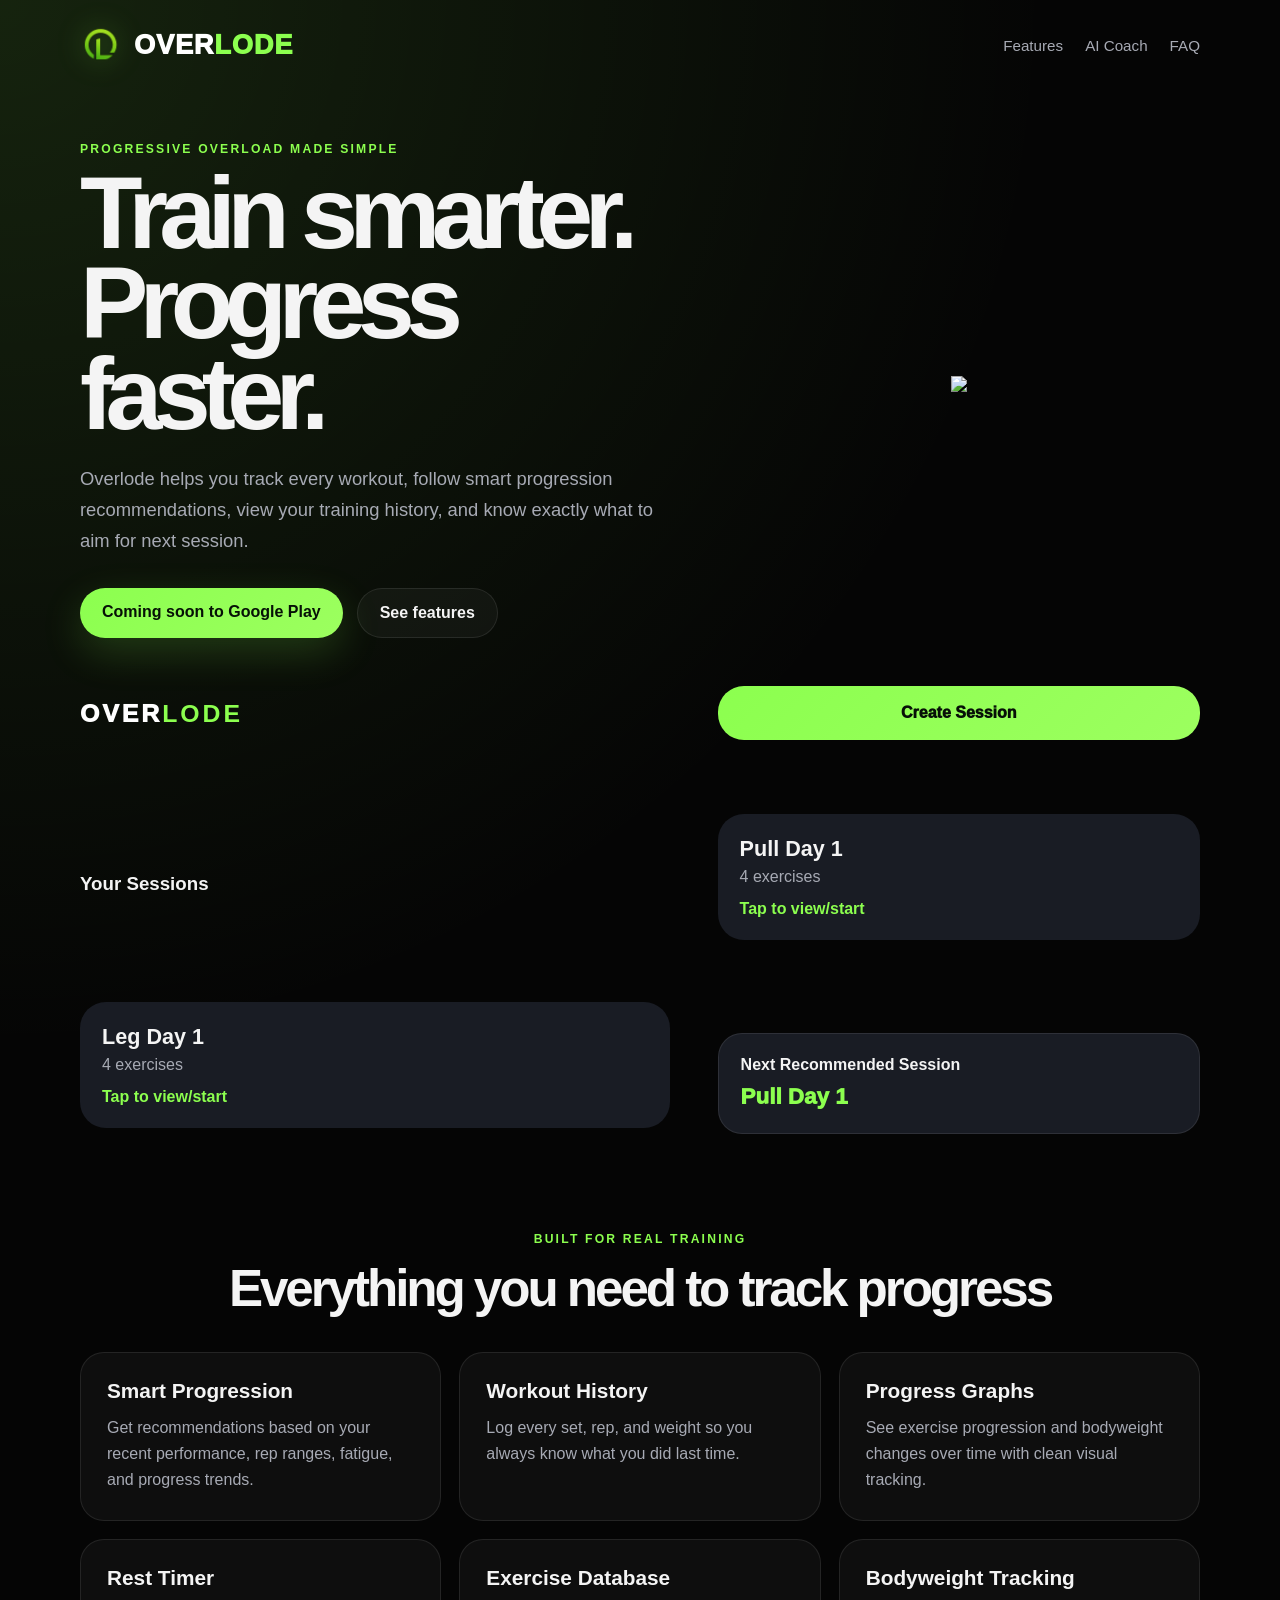
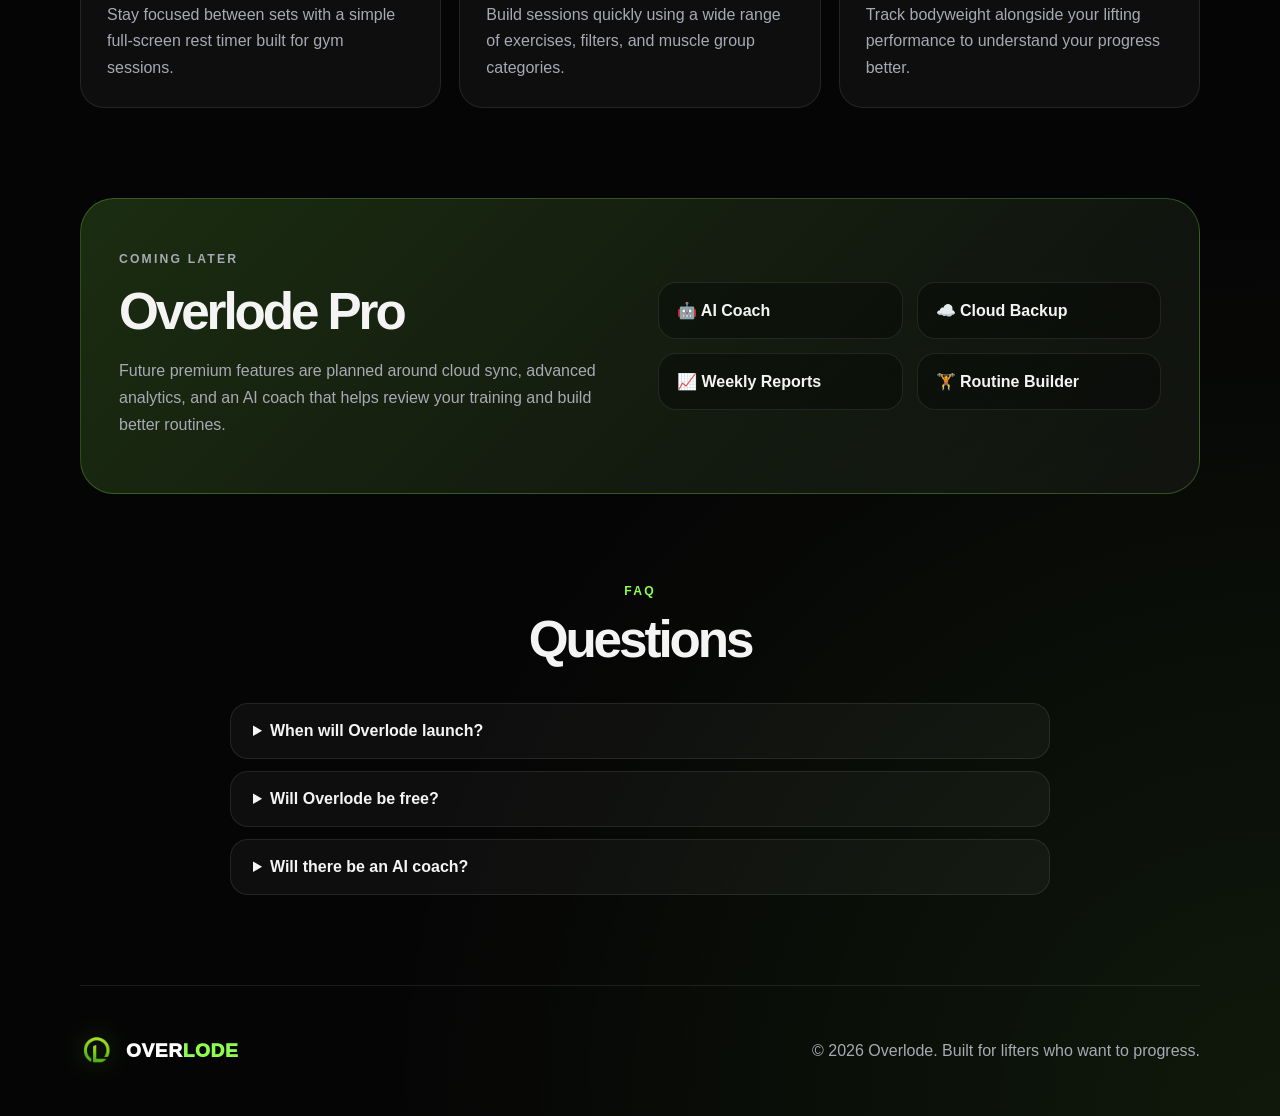
==== index.html @ 357fb146 "Update phone card with home screen mockup image" ====
<!DOCTYPE html>
<html lang="en">
<head>
  <meta charset="UTF-8" />
  <meta name="viewport" content="width=device-width, initial-scale=1.0" />
  <title>Overlode | Progressive Overload Workout Tracker</title>
  <meta name="description" content="Overlode is a progressive overload workout tracker for lifters who want smarter training, better progress tracking, and future AI coaching." />
  <link rel="stylesheet" href="style.css" />
</head>

<body>
  <header class="nav">
    <a href="#" class="brand">
      <img src="overlode-logo.png" alt="Overlode Logo" class="brand-logo">
      <div class="brand-text">
        OVER<span>LODE</span>
      </div>
    </a>

    <nav>
      <a href="#features">Features</a>
      <a href="#pro">AI Coach</a>
      <a href="#faq">FAQ</a>
    </nav>
  </header>

  <main>
    <section class="hero">
      <div class="hero-text">
        <p class="eyebrow">Progressive overload made simple</p>

        <h1>Train smarter.<br />Progress faster.</h1>

        <p class="subtext">
          Overlode helps you track every workout, follow smart progression recommendations,
          view your training history, and know exactly what to aim for next session.
        </p>

        <div class="buttons">
          <a class="primary" href="#">Coming soon to Google Play</a>
          <a class="secondary" href="#features">See features</a>
        </div>
      </div>

      <div class="phone-card">
    <img src="home-screen-mockup.png" class="app-screenshot">
</div>

          <div class="app-title">
            <span>OVER</span><strong>LODE</strong>
          </div>

          <div class="create-button">Create Session</div>

          <h3>Your Sessions</h3>

          <div class="session-card">
            <strong>Pull Day 1</strong>
            <span>4 exercises</span>
            <p>Tap to view/start</p>
          </div>

          <div class="session-card">
            <strong>Leg Day 1</strong>
            <span>4 exercises</span>
            <p>Tap to view/start</p>
          </div>

          <div class="recommendation">
            <small>Next Recommended Session</small>
            <p>Pull Day 1</p>
          </div>
        </div>
      </div>
    </section>

    <section id="features" class="section">
      <p class="eyebrow center">Built for real training</p>
      <h2>Everything you need to track progress</h2>

      <div class="grid">
        <article class="card">
          <h3>Smart Progression</h3>
          <p>Get recommendations based on your recent performance, rep ranges, fatigue, and progress trends.</p>
        </article>

        <article class="card">
          <h3>Workout History</h3>
          <p>Log every set, rep, and weight so you always know what you did last time.</p>
        </article>

        <article class="card">
          <h3>Progress Graphs</h3>
          <p>See exercise progression and bodyweight changes over time with clean visual tracking.</p>
        </article>

        <article class="card">
          <h3>Rest Timer</h3>
          <p>Stay focused between sets with a simple full-screen rest timer built for gym sessions.</p>
        </article>

        <article class="card">
          <h3>Exercise Database</h3>
          <p>Build sessions quickly using a wide range of exercises, filters, and muscle group categories.</p>
        </article>

        <article class="card">
          <h3>Bodyweight Tracking</h3>
          <p>Track bodyweight alongside your lifting performance to understand your progress better.</p>
        </article>
      </div>
    </section>

    <section id="pro" class="pro-section">
      <div>
        <p class="eyebrow">Coming later</p>
        <h2>Overlode Pro</h2>
        <p>
          Future premium features are planned around cloud sync, advanced analytics,
          and an AI coach that helps review your training and build better routines.
        </p>
      </div>

      <div class="pro-list">
        <span>🤖 AI Coach</span>
        <span>☁️ Cloud Backup</span>
        <span>📈 Weekly Reports</span>
        <span>🏋️ Routine Builder</span>
      </div>
    </section>

    <section id="faq" class="section faq">
      <p class="eyebrow center">FAQ</p>
      <h2>Questions</h2>

      <details>
        <summary>When will Overlode launch?</summary>
        <p>Overlode is currently preparing for release on Google Play.</p>
      </details>

      <details>
        <summary>Will Overlode be free?</summary>
        <p>The core workout tracking experience is planned to be free. Premium features may be added later.</p>
      </details>

      <details>
        <summary>Will there be an AI coach?</summary>
        <p>An AI coach is planned as a future premium feature after launch and user feedback.</p>
      </details>
    </section>
  </main>

  <footer>
    <div class="brand footer-brand">
      <img src="overlode-logo.png" alt="Overlode Logo" class="brand-logo">
      <div class="brand-text">
        OVER<span>LODE</span>
      </div>
    </div>

    <p>© 2026 Overlode. Built for lifters who want to progress.</p>
  </footer>
</body>
</html>
---- style.css ----
:root {
  --bg: #050505;
  --panel: #101010;
  --panel-2: #181b22;
  --text: #f4f4f4;
  --muted: #a7aab4;
  --green: #8cff4f;
  --green-dark: #55d92d;
  --border: rgba(255,255,255,0.09);
}

* {
  box-sizing: border-box;
}

html {
  scroll-behavior: smooth;
}

body {
  margin: 0;
  background:
    radial-gradient(circle at top left, rgba(140,255,79,0.12), transparent 35%),
    radial-gradient(circle at bottom right, rgba(140,255,79,0.08), transparent 30%),
    var(--bg);
  color: var(--text);
  font-family: Arial, Helvetica, sans-serif;
}

a {
  color: inherit;
  text-decoration: none;
}

.nav {
  width: min(1120px, calc(100% - 32px));
  margin: 0 auto;
  padding: 24px 0;
  display: flex;
  align-items: center;
  justify-content: space-between;
}

.brand {
  display: flex;
  align-items: center;
  gap: 12px;
}

.brand-logo {
  width: 42px;
  height: 42px;
  object-fit: contain;
  filter: drop-shadow(0 0 14px rgba(140,255,79,0.3));
}

.brand-text {
  font-size: 1.7rem;
  font-weight: 950;
  letter-spacing: 0.03em;
  color: white;
}

.brand-text span {
  color: var(--green);
}

.footer-brand .brand-logo {
  width: 34px;
  height: 34px;
}

.footer-brand .brand-text {
  font-size: 1.2rem;
}

.nav nav {
  display: flex;
  gap: 22px;
  color: var(--muted);
  font-size: 0.95rem;
}

.nav nav a:hover {
  color: var(--green);
}

.hero {
  width: min(1120px, calc(100% - 32px));
  margin: 40px auto 90px;
  display: grid;
  grid-template-columns: 1.1fr 0.9fr;
  gap: 48px;
  align-items: center;
}

.eyebrow {
  color: var(--green);
  text-transform: uppercase;
  font-weight: 900;
  letter-spacing: 0.18em;
  font-size: 0.76rem;
}

.center {
  text-align: center;
}

h1 {
  font-size: clamp(3.4rem, 8vw, 6.9rem);
  line-height: 0.88;
  letter-spacing: -0.085em;
  margin: 12px 0 24px;
}

h2 {
  text-align: center;
  font-size: clamp(2rem, 4vw, 3.4rem);
  letter-spacing: -0.06em;
  margin: 10px 0 34px;
}

.subtext {
  color: var(--muted);
  font-size: 1.15rem;
  line-height: 1.7;
  max-width: 620px;
}

.buttons {
  display: flex;
  gap: 14px;
  flex-wrap: wrap;
  margin-top: 32px;
}

.primary,
.secondary {
  padding: 15px 22px;
  border-radius: 999px;
  font-weight: 900;
}

.primary {
  background: linear-gradient(135deg, var(--green), #9cff5f);
  color: #061106;
  box-shadow: 0 14px 40px rgba(140,255,79,0.18);
}

.secondary {
  border: 1px solid var(--border);
  color: var(--text);
  background: rgba(255,255,255,0.04);
}

.phone-card {
  display: flex;
  justify-content: center;
}

.phone {
  width: min(390px, 100%);
  min-height: 680px;
  border: 1px solid var(--border);
  border-radius: 42px;
  background: #111319;
  padding: 26px;
  box-shadow: 0 30px 100px rgba(140,255,79,0.16);
  overflow: hidden;
}

.phone-top {
  width: 82px;
  height: 6px;
  border-radius: 999px;
  background: #30333d;
  margin: 0 auto 28px;
}

.app-title {
  font-size: 1.55rem;
  font-weight: 950;
  letter-spacing: 0.12em;
  margin-bottom: 24px;
}

.app-title span {
  color: white;
}

.app-title strong {
  color: var(--green);
}

.create-button {
  width: 100%;
  background: linear-gradient(135deg, var(--green), #9cff5f);
  color: #071007;
  text-align: center;
  font-weight: 950;
  padding: 18px 20px;
  border-radius: 26px;
  margin-bottom: 26px;
  font-size: 1rem;
}

.phone h3 {
  font-size: 1.75rem;
  margin: 0 0 18px;
}

.session-card {
  background: #191c24;
  border-radius: 26px;
  padding: 22px;
  margin-bottom: 14px;
}

.session-card strong {
  display: block;
  font-size: 1.35rem;
  margin-bottom: 6px;
}

.session-card span {
  color: var(--muted);
}

.session-card p {
  color: var(--green);
  font-weight: 900;
  margin: 14px 0 0;
}

.recommendation {
  margin-top: 22px;
  padding: 22px;
  border-radius: 24px;
  background: #191c24;
  border: 1px solid var(--border);
}

.recommendation small {
  display: block;
  color: var(--text);
  font-weight: 900;
  font-size: 1rem;
  margin-bottom: 8px;
}

.recommendation p {
  color: var(--green);
  font-weight: 950;
  font-size: 1.4rem;
  margin: 0;
  line-height: 1.3;
}

.section {
  width: min(1120px, calc(100% - 32px));
  margin: 0 auto 90px;
}

.grid {
  display: grid;
  grid-template-columns: repeat(3, 1fr);
  gap: 18px;
}

.card {
  background: rgba(255,255,255,0.04);
  border: 1px solid var(--border);
  border-radius: 24px;
  padding: 26px;
}

.card h3 {
  font-size: 1.3rem;
  margin: 0 0 12px;
}

.card p {
  color: var(--muted);
  line-height: 1.65;
  margin: 0;
}

.pro-section {
  width: min(1120px, calc(100% - 32px));
  margin: 0 auto 90px;
  display: grid;
  grid-template-columns: 1fr 1fr;
  gap: 36px;
  background: linear-gradient(135deg, rgba(140,255,79,0.16), rgba(255,255,255,0.04));
  border: 1px solid rgba(140,255,79,0.25);
  border-radius: 34px;
  padding: 38px;
}

.pro-section h2 {
  text-align: left;
  margin-bottom: 16px;
}

.pro-section p {
  color: var(--muted);
  line-height: 1.7;
}

.pro-list {
  display: grid;
  grid-template-columns: 1fr 1fr;
  gap: 14px;
  align-content: center;
}

.pro-list span {
  background: rgba(0,0,0,0.3);
  border: 1px solid var(--border);
  border-radius: 18px;
  padding: 18px;
  font-weight: 900;
}

.faq {
  max-width: 820px;
}

details {
  background: rgba(255,255,255,0.04);
  border: 1px solid var(--border);
  border-radius: 18px;
  padding: 18px 22px;
  margin-bottom: 12px;
}

summary {
  cursor: pointer;
  font-weight: 900;
}

details p {
  color: var(--muted);
  line-height: 1.6;
}

footer {
  width: min(1120px, calc(100% - 32px));
  margin: 0 auto;
  padding: 40px 0;
  border-top: 1px solid var(--border);
  color: var(--muted);
  display: flex;
  justify-content: space-between;
  gap: 20px;
  flex-wrap: wrap;
}

@media (max-width: 820px) {
  .nav nav {
    display: none;
  }

  .hero,
  .pro-section {
    grid-template-columns: 1fr;
  }

  .grid {
    grid-template-columns: 1fr;
  }

  .phone {
    min-height: auto;
  }

  .pro-list {
    grid-template-columns: 1fr;
  }

  .brand-text {
    font-size: 1.35rem;
  }

  .brand-logo {
    width: 36px;
    height: 36px;
  }
}
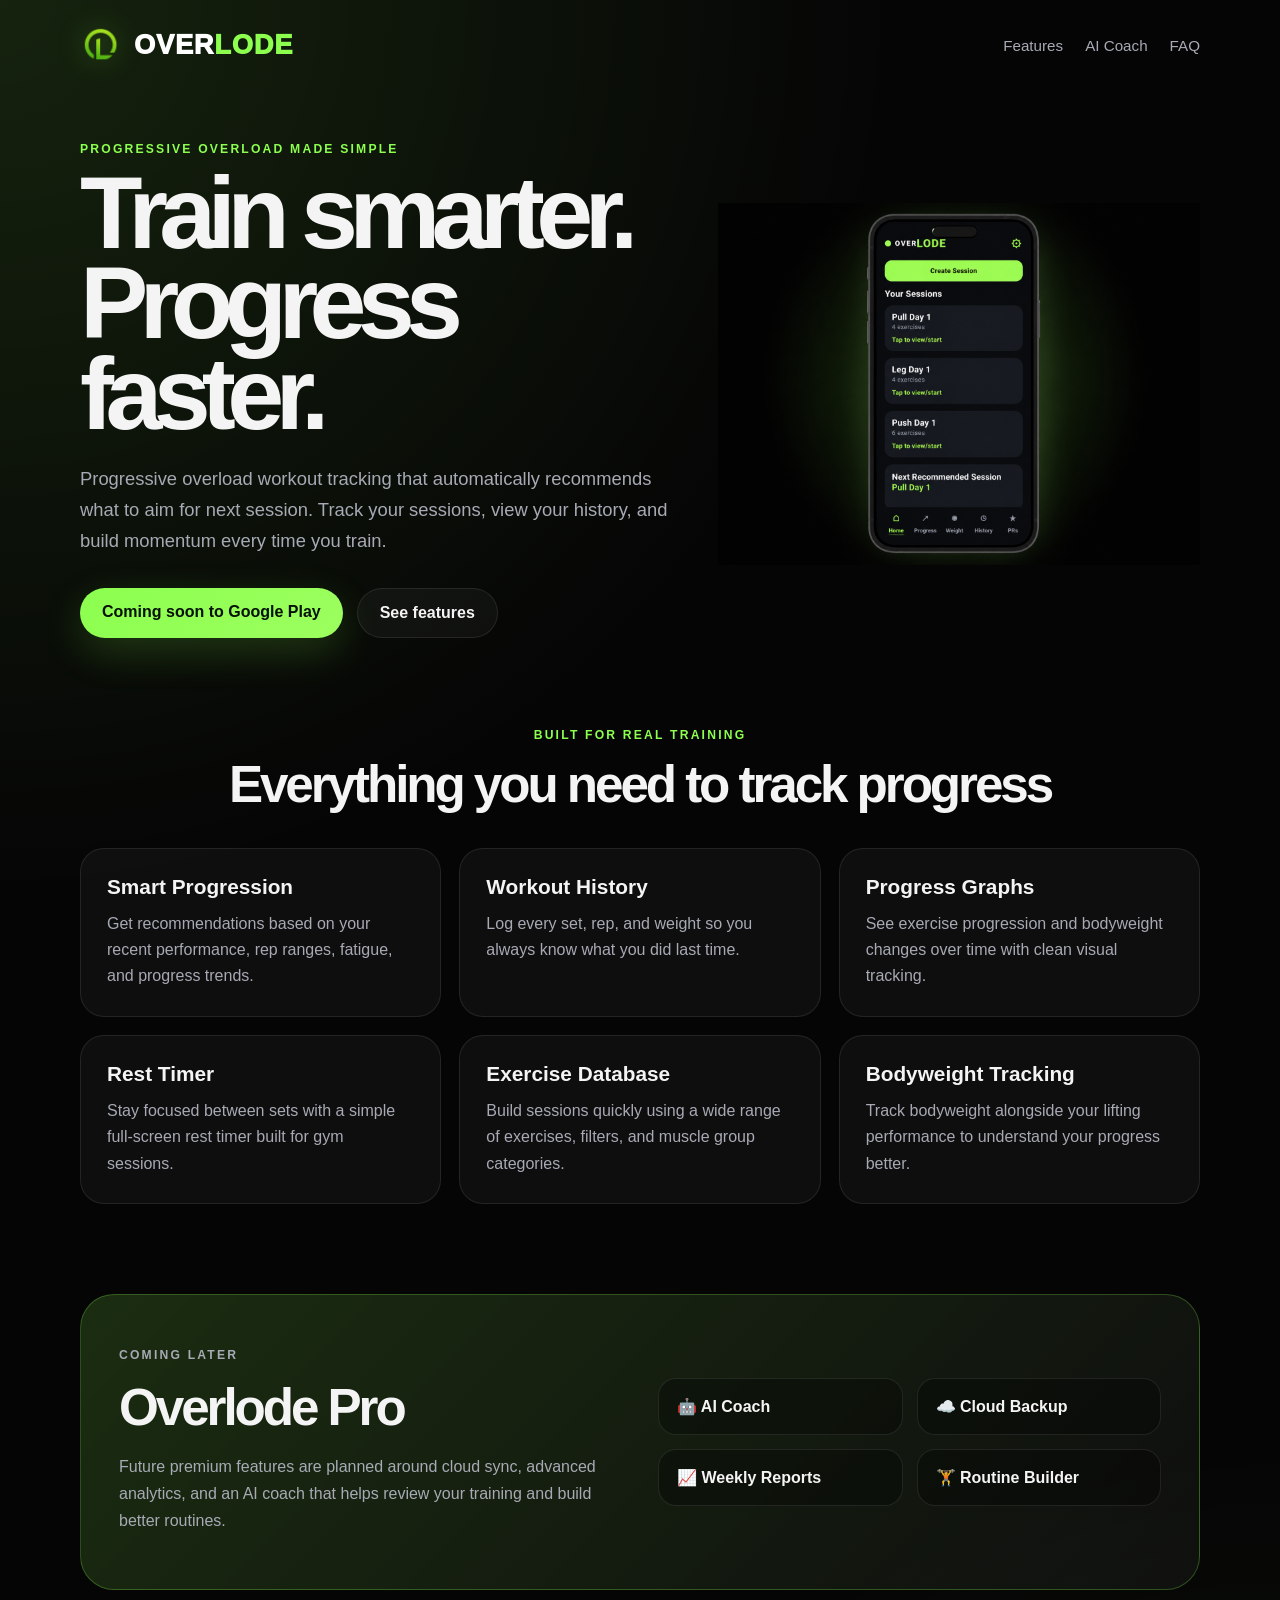
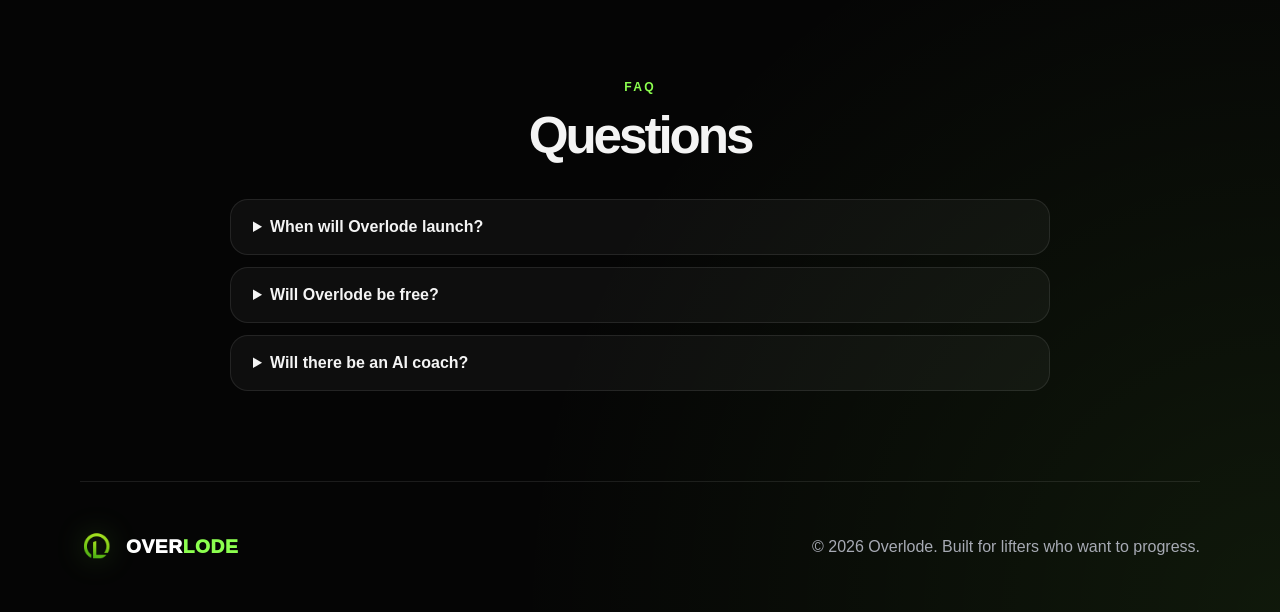
==== commit 276522d4: "Revise app description and clean up HTML structure Updated the description of the app and removed re" ====
--- a/index.html
+++ b/index.html
@@ -32,8 +32,8 @@
         <h1>Train smarter.<br />Progress faster.</h1>
 
         <p class="subtext">
-          Overlode helps you track every workout, follow smart progression recommendations,
-          view your training history, and know exactly what to aim for next session.
+          Progressive overload workout tracking that automatically recommends what to aim for next session.
+          Track your sessions, view your history, and build momentum every time you train.
         </p>
 
         <div class="buttons">
@@ -43,34 +43,7 @@
       </div>
 
       <div class="phone-card">
-    <img src="home-screen-mockup.png" class="app-screenshot">
-</div>
-
-          <div class="app-title">
-            <span>OVER</span><strong>LODE</strong>
-          </div>
-
-          <div class="create-button">Create Session</div>
-
-          <h3>Your Sessions</h3>
-
-          <div class="session-card">
-            <strong>Pull Day 1</strong>
-            <span>4 exercises</span>
-            <p>Tap to view/start</p>
-          </div>
-
-          <div class="session-card">
-            <strong>Leg Day 1</strong>
-            <span>4 exercises</span>
-            <p>Tap to view/start</p>
-          </div>
-
-          <div class="recommendation">
-            <small>Next Recommended Session</small>
-            <p>Pull Day 1</p>
-          </div>
-        </div>
+        <img src="home-screen-mockup.png" alt="Overlode app home screen mockup" class="app-screenshot">
       </div>
     </section>
 
--- a/style.css
+++ b/style.css
@@ -190,6 +190,12 @@
 
 .app-title strong {
   color: var(--green);
+}
+
+.app-screenshot {
+    width: 100%;
+    max-width: 520px;
+    display: block;
 }
 
 .create-button {
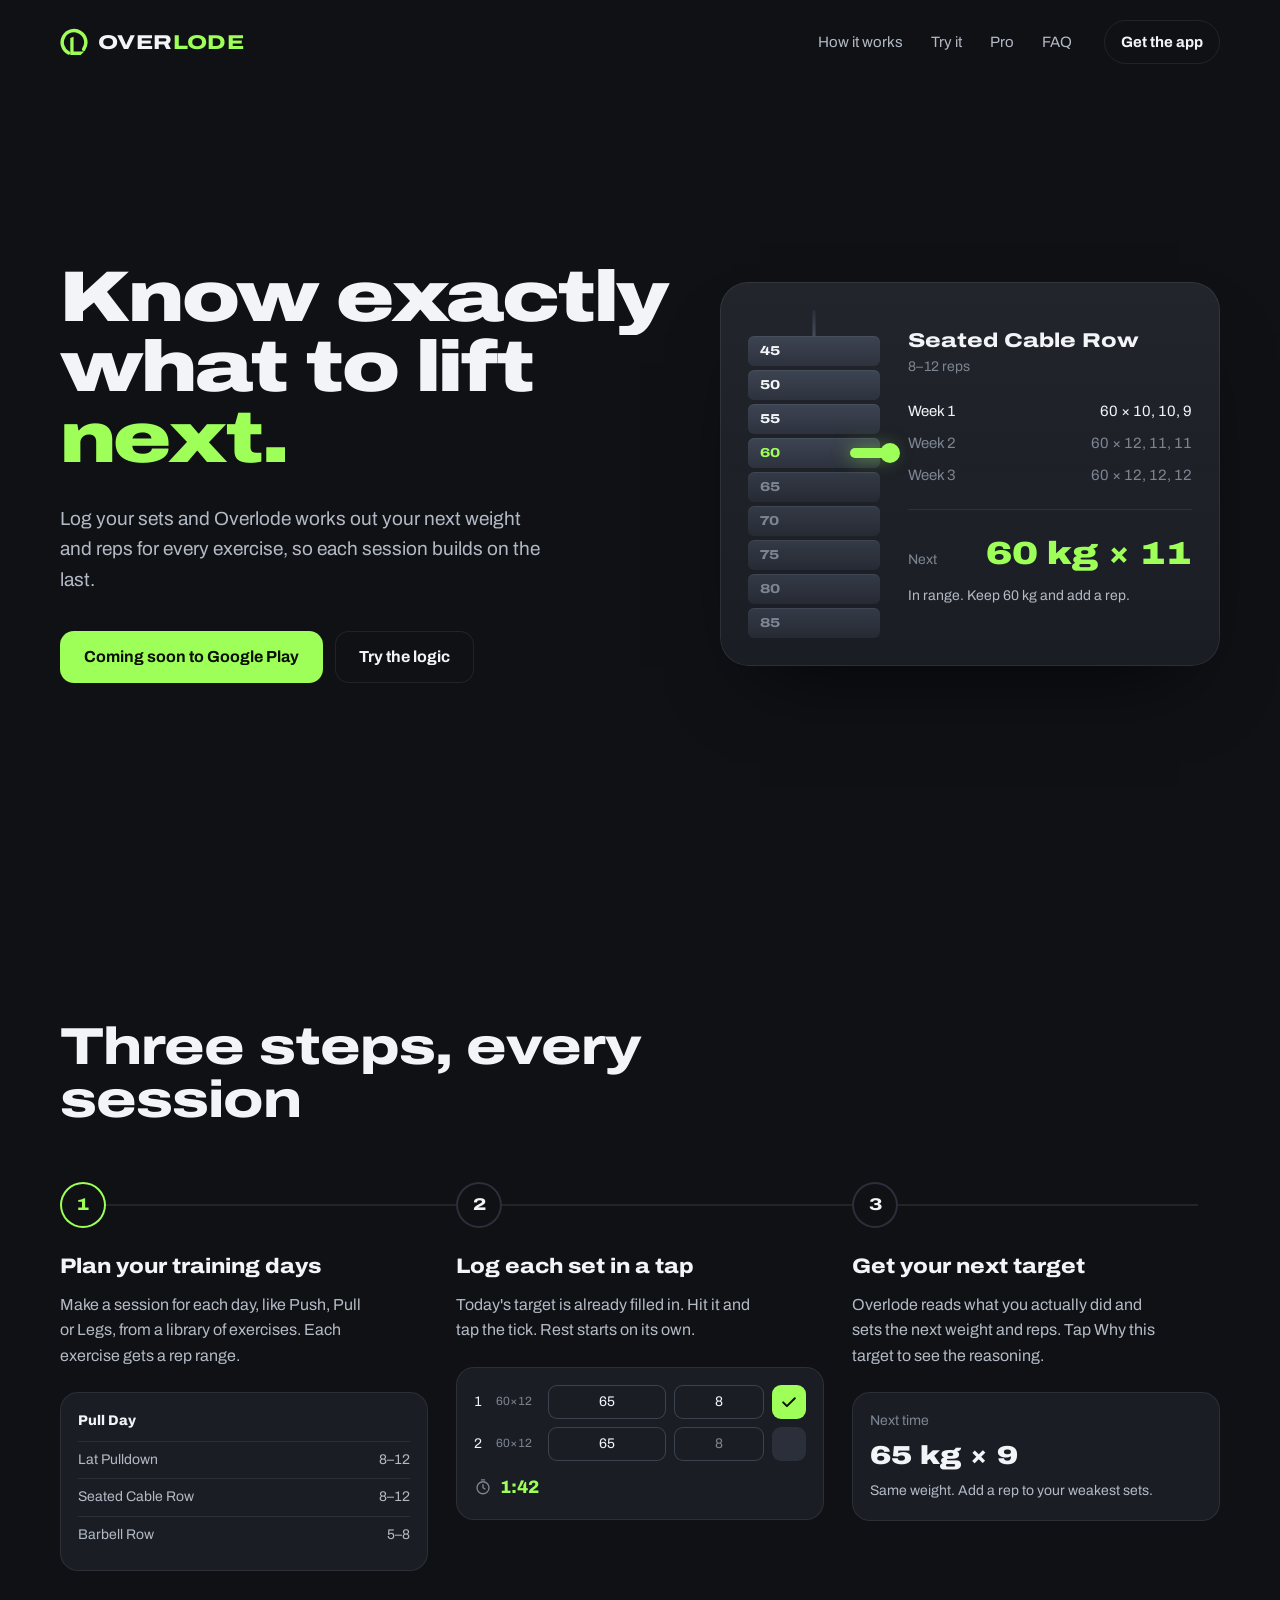
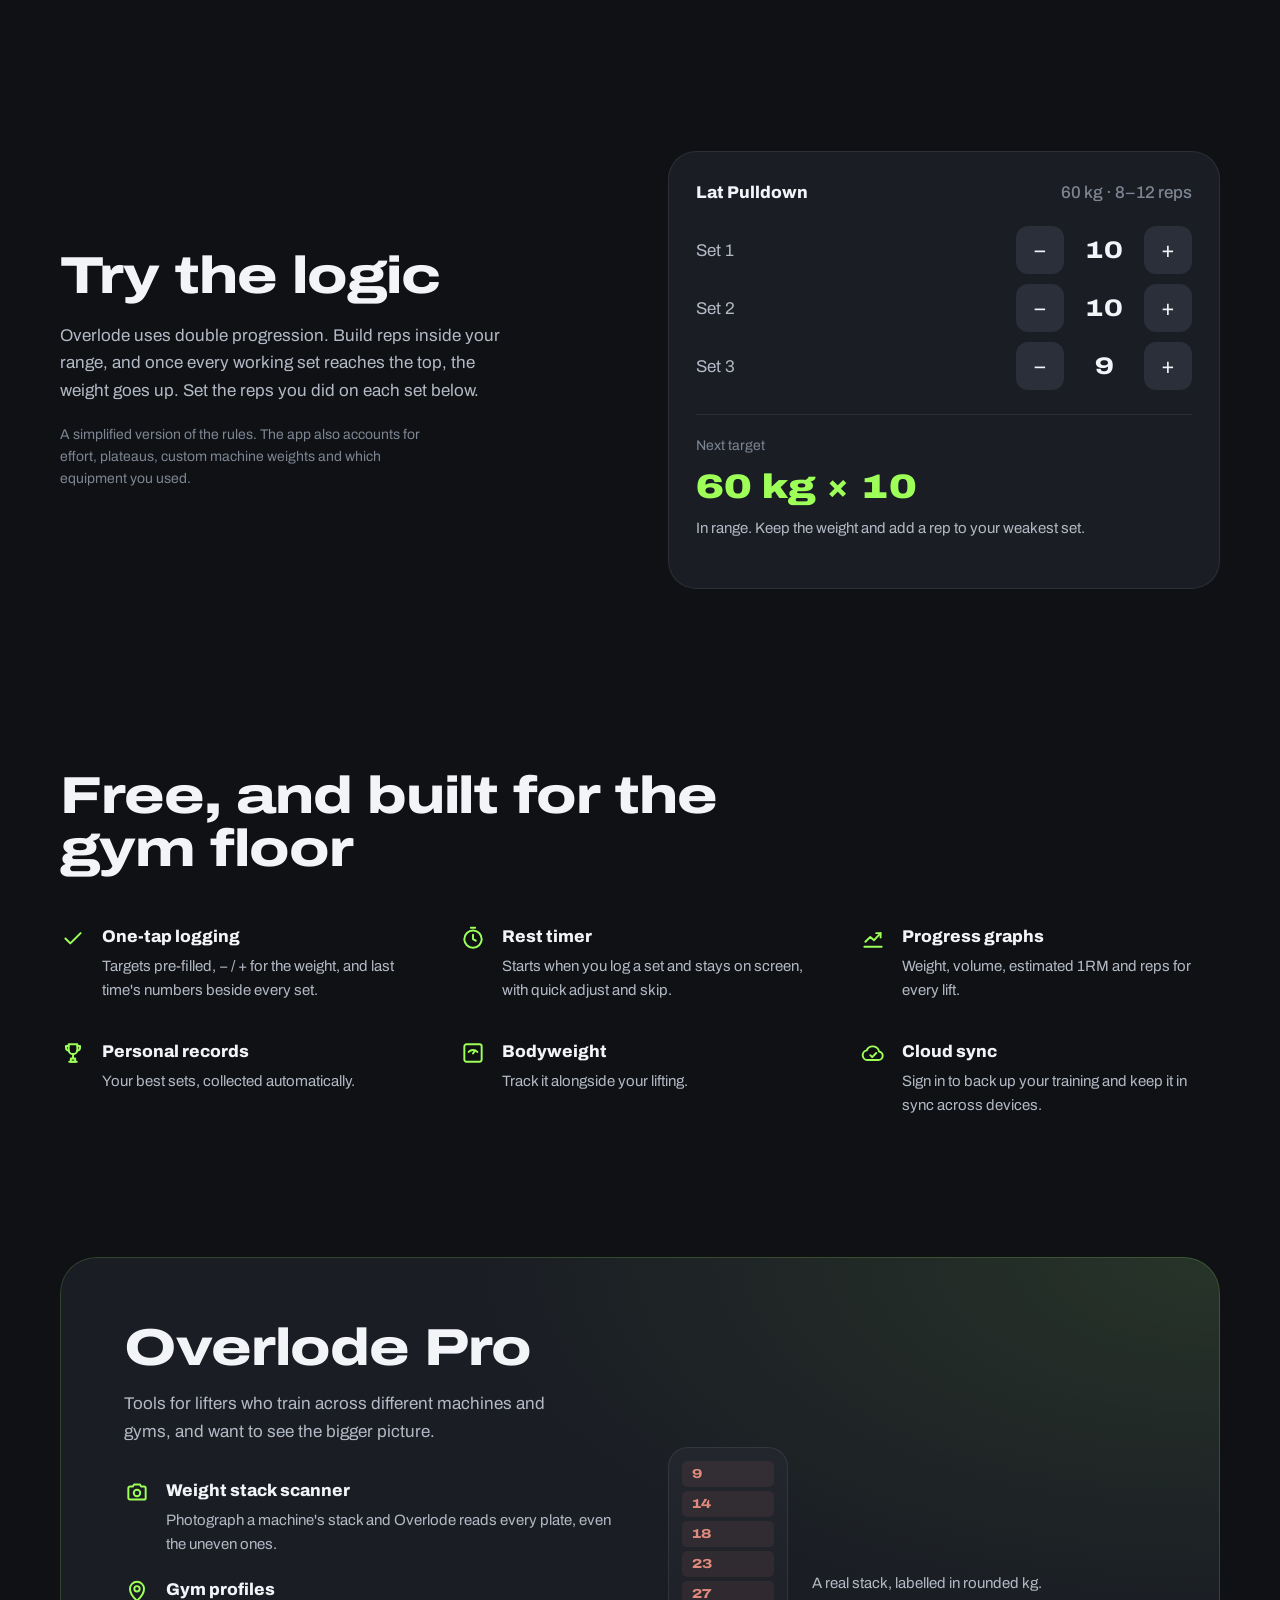
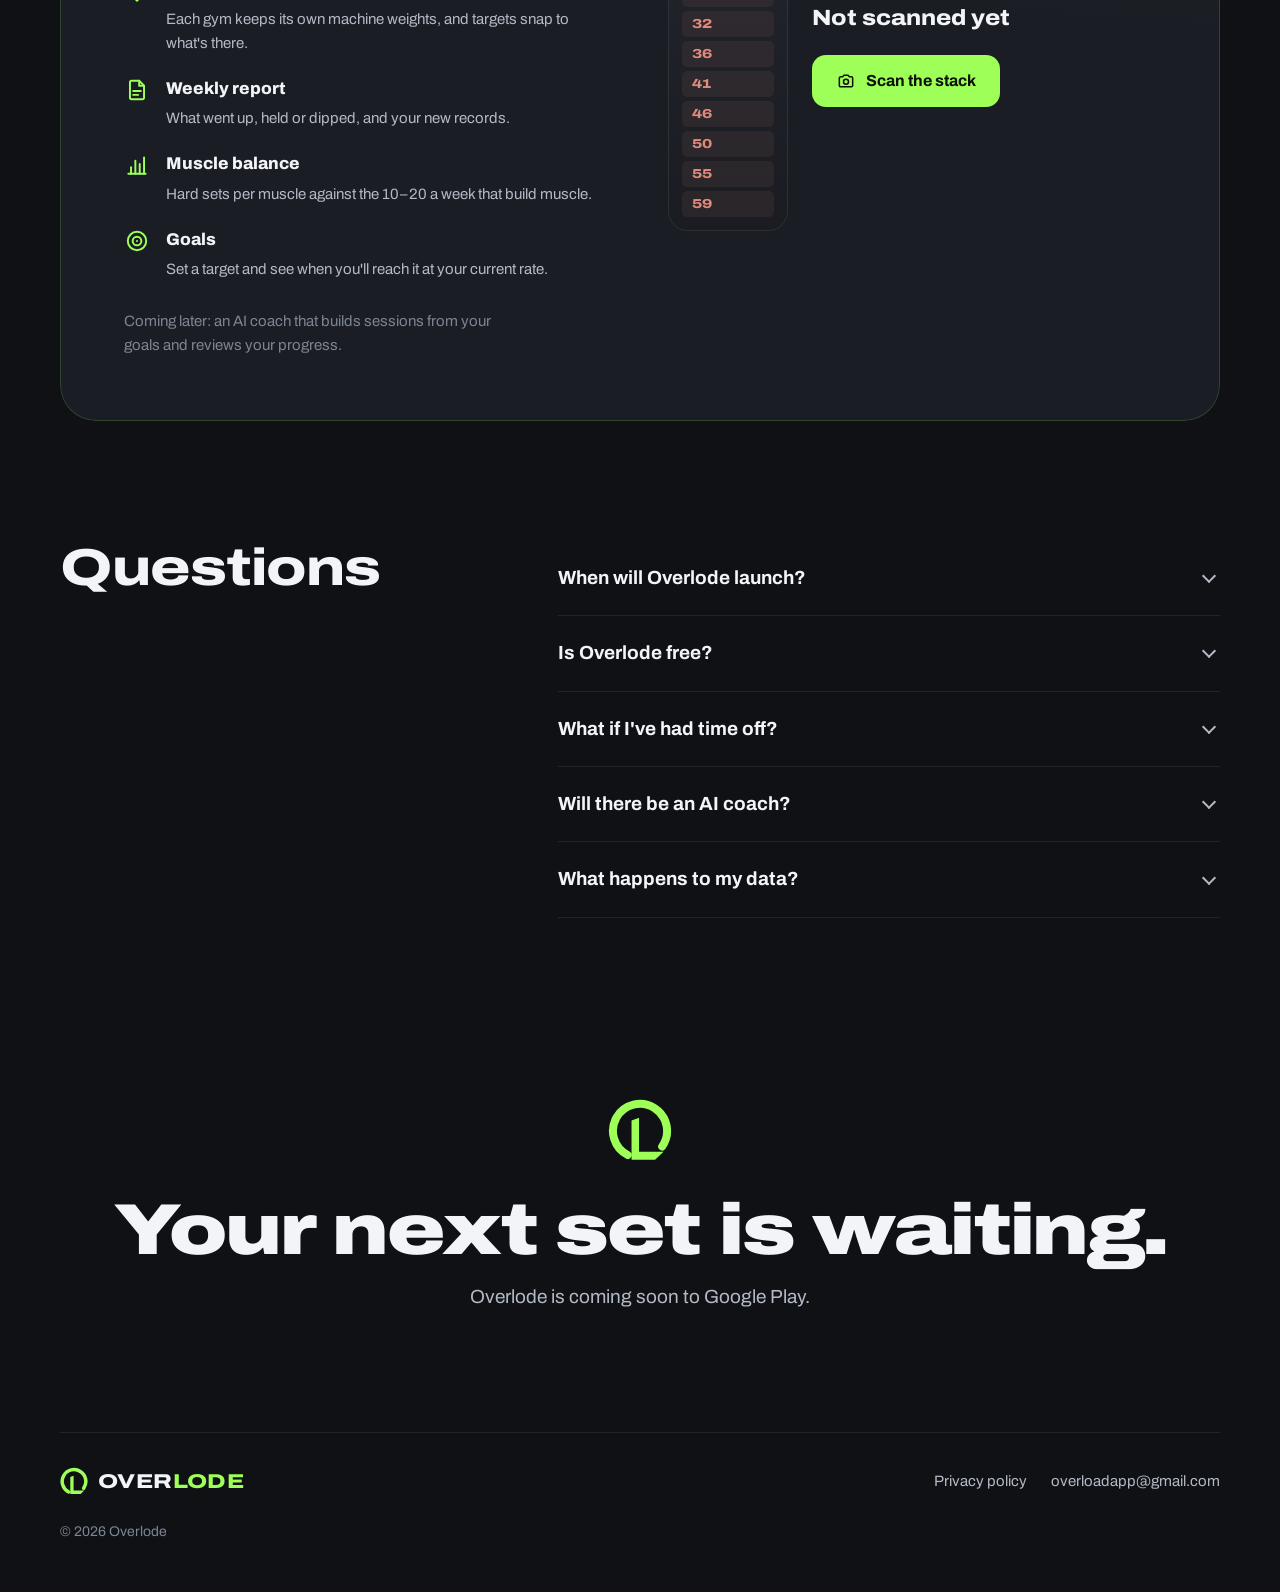
==== commit fa828322: "Redesign the website and update the privacy policy - New homepage in the app's own colours, set in A" ====
--- a/index.html
+++ b/index.html
@@ -3,135 +3,278 @@
 <head>
   <meta charset="UTF-8" />
   <meta name="viewport" content="width=device-width, initial-scale=1.0" />
-  <title>Overlode | Progressive Overload Workout Tracker</title>
-  <meta name="description" content="Overlode is a progressive overload workout tracker for lifters who want smarter training, better progress tracking, and future AI coaching." />
+  <title>Overlode | Progressive overload workout tracker</title>
+  <meta name="description" content="Overlode tells you what to lift next. Log your sets and it works out your next weight and reps for every exercise. Free workout tracking and cloud sync, with Overlode Pro for extra tools." />
+  <meta name="theme-color" content="#0F1115" />
+  <link rel="icon" href="overlode-logo.png" />
+  <link rel="preconnect" href="https://fonts.googleapis.com" />
+  <link rel="preconnect" href="https://fonts.gstatic.com" crossorigin />
+  <link href="https://fonts.googleapis.com/css2?family=Archivo:wdth,wght@62..125,400..900&display=swap" rel="stylesheet" />
   <link rel="stylesheet" href="style.css" />
+  <script src="script.js" defer></script>
 </head>
 
 <body>
-  <header class="nav">
-    <a href="#" class="brand">
-      <img src="overlode-logo.png" alt="Overlode Logo" class="brand-logo">
-      <div class="brand-text">
-        OVER<span>LODE</span>
-      </div>
+  <!-- Icons: the same line set as the app -->
+  <svg width="0" height="0" style="position:absolute" aria-hidden="true">
+    <defs>
+      <symbol id="mark" viewBox="0 0 136 136">
+        <path d="M115.1 103A57.5 57.5 0 1 0 41.9 121.2" fill="none" stroke="currentColor" stroke-width="17" />
+        <path d="M50 48L66 42V114H118L100 131H50Z" fill="currentColor" />
+      </symbol>
+      <symbol id="i-check" viewBox="0 0 24 24"><path d="M5 12.5l4.5 4.5L19 7.5" /></symbol>
+      <symbol id="i-timer" viewBox="0 0 24 24"><path d="M12 21a8 8 0 1 0 0-16 8 8 0 0 0 0 16z" /><path d="M12 9v4l2.5 1.5" /><path d="M10 2.5h4" /></symbol>
+      <symbol id="i-progress" viewBox="0 0 24 24"><path d="M4 20h16" /><path d="M5 15.5l4.5-4.5 3.5 3L19 7.5" /><path d="M15 7.5h4v4" /></symbol>
+      <symbol id="i-history" viewBox="0 0 24 24"><path d="M4.6 13A7.5 7.5 0 1 0 6.3 7" /><path d="M4.5 4.5V8H8" /><path d="M12 8.5V12l2.5 2" /></symbol>
+      <symbol id="i-trophy" viewBox="0 0 24 24"><path d="M8 4h8v5a4 4 0 0 1-8 0V4z" /><path d="M16 5.5h2.5V7a3 3 0 0 1-2.8 3" /><path d="M8 5.5H5.5V7a3 3 0 0 0 2.8 3" /><path d="M12 13v4" /><path d="M8.5 20h7" /><path d="M10 17h4v3h-4z" /></symbol>
+      <symbol id="i-scale" viewBox="0 0 24 24"><path d="M6 4h12a2 2 0 0 1 2 2v12a2 2 0 0 1-2 2H6a2 2 0 0 1-2-2V6a2 2 0 0 1 2-2z" /><path d="M8 11a5.5 5.5 0 0 1 8 0" /><path d="M12 12.5l1.8-2.6" /></symbol>
+      <symbol id="i-cloud" viewBox="0 0 24 24"><path d="M7.5 18.5h9.5a4 4 0 0 0 .6-7.95A6 6 0 0 0 6.2 9.6 4.5 4.5 0 0 0 7.5 18.5z" /><path d="M9.5 14l1.8 1.8L15 12" /></symbol>
+      <symbol id="i-dumbbell" viewBox="0 0 24 24"><path d="M6.5 7v10" /><path d="M17.5 7v10" /><path d="M3.5 9.5v5" /><path d="M20.5 9.5v5" /><path d="M6.5 12h11" /></symbol>
+      <symbol id="i-camera" viewBox="0 0 24 24"><path d="M4 8.5A1.5 1.5 0 0 1 5.5 7H8l1.5-2h5L16 7h2.5A1.5 1.5 0 0 1 20 8.5v9a1.5 1.5 0 0 1-1.5 1.5h-13A1.5 1.5 0 0 1 4 17.5z" /><path d="M12 16a3 3 0 1 0 0-6 3 3 0 0 0 0 6z" /></symbol>
+      <symbol id="i-pin" viewBox="0 0 24 24"><path d="M12 21s-6.5-5.6-6.5-11a6.5 6.5 0 0 1 13 0c0 5.4-6.5 11-6.5 11z" /><path d="M12 12.5a2.5 2.5 0 1 0 0-5 2.5 2.5 0 0 0 0 5z" /></symbol>
+      <symbol id="i-report" viewBox="0 0 24 24"><path d="M7 3.5h7l4.5 4.5v11a1.5 1.5 0 0 1-1.5 1.5H7A1.5 1.5 0 0 1 5.5 19V5A1.5 1.5 0 0 1 7 3.5z" /><path d="M14 3.5V8h4.5" /><path d="M8.5 13h7" /><path d="M8.5 16.5h4.5" /></symbol>
+      <symbol id="i-bars" viewBox="0 0 24 24"><path d="M4 20h16" /><path d="M6.5 20v-6" /><path d="M10.5 20V8" /><path d="M14.5 20v-9" /><path d="M18.5 20V5" /></symbol>
+      <symbol id="i-target" viewBox="0 0 24 24"><path d="M12 20.5a8.5 8.5 0 1 0 0-17 8.5 8.5 0 0 0 0 17z" /><path d="M12 16a4 4 0 1 0 0-8 4 4 0 0 0 0 8z" /><path d="M12 12h.01" /></symbol>
+    </defs>
+  </svg>
+
+  <header class="nav" data-nav>
+    <a href="#top" class="brand" aria-label="Overlode home">
+      <svg class="brand-mark" aria-hidden="true"><use href="#mark" /></svg>
+      <span class="brand-word">OVER<span>LODE</span></span>
     </a>
-
-    <nav>
-      <a href="#features">Features</a>
-      <a href="#pro">AI Coach</a>
+    <nav class="nav-links" aria-label="Sections">
+      <a href="#how">How it works</a>
+      <a href="#try">Try it</a>
+      <a href="#pro">Pro</a>
       <a href="#faq">FAQ</a>
     </nav>
+    <a class="nav-cta" href="#get">Get the app</a>
   </header>
 
-  <main>
+  <main id="top">
+    <!-- Hero: the weight stack is the signature -->
     <section class="hero">
-      <div class="hero-text">
-        <p class="eyebrow">Progressive overload made simple</p>
-
-        <h1>Train smarter.<br />Progress faster.</h1>
-
-        <p class="subtext">
-          Progressive overload workout tracking that automatically recommends what to aim for next session.
-          Track your sessions, view your history, and build momentum every time you train.
+      <div class="hero-copy">
+        <h1 class="hero-title">
+          <span class="line"><span>Know exactly</span></span>
+          <span class="line"><span>what to lift</span></span>
+          <span class="line"><span>next.</span></span>
+        </h1>
+        <p class="hero-sub">
+          Log your sets and Overlode works out your next weight and reps for every exercise,
+          so each session builds on the last.
         </p>
-
-        <div class="buttons">
-          <a class="primary" href="#">Coming soon to Google Play</a>
-          <a class="secondary" href="#features">See features</a>
-        </div>
-      </div>
-
-      <div class="phone-card">
-        <img src="home-screen-mockup.png" alt="Overlode app home screen mockup" class="app-screenshot">
-      </div>
-    </section>
-
-    <section id="features" class="section">
-      <p class="eyebrow center">Built for real training</p>
-      <h2>Everything you need to track progress</h2>
-
-      <div class="grid">
-        <article class="card">
-          <h3>Smart Progression</h3>
-          <p>Get recommendations based on your recent performance, rep ranges, fatigue, and progress trends.</p>
-        </article>
-
-        <article class="card">
-          <h3>Workout History</h3>
-          <p>Log every set, rep, and weight so you always know what you did last time.</p>
-        </article>
-
-        <article class="card">
-          <h3>Progress Graphs</h3>
-          <p>See exercise progression and bodyweight changes over time with clean visual tracking.</p>
-        </article>
-
-        <article class="card">
-          <h3>Rest Timer</h3>
-          <p>Stay focused between sets with a simple full-screen rest timer built for gym sessions.</p>
-        </article>
-
-        <article class="card">
-          <h3>Exercise Database</h3>
-          <p>Build sessions quickly using a wide range of exercises, filters, and muscle group categories.</p>
-        </article>
-
-        <article class="card">
-          <h3>Bodyweight Tracking</h3>
-          <p>Track bodyweight alongside your lifting performance to understand your progress better.</p>
-        </article>
-      </div>
-    </section>
-
-    <section id="pro" class="pro-section">
-      <div>
-        <p class="eyebrow">Coming later</p>
-        <h2>Overlode Pro</h2>
+        <div class="hero-actions">
+          <a class="button button-primary" href="#get">Coming soon to Google Play</a>
+          <a class="button button-quiet" href="#try">Try the logic</a>
+        </div>
+      </div>
+
+      <figure class="stack" data-stack aria-label="Example: three weeks of Seated Cable Row at 60 kg. After hitting 12 reps on every set, Overlode moves the target to 65 kg for 8 reps.">
+        <div class="stack-machine" aria-hidden="true">
+          <div class="stack-cable"></div>
+          <ol class="stack-plates" data-plates>
+            <li data-kg="45"><span>45</span></li>
+            <li data-kg="50"><span>50</span></li>
+            <li data-kg="55"><span>55</span></li>
+            <li data-kg="60"><span>60</span></li>
+            <li data-kg="65"><span>65</span></li>
+            <li data-kg="70"><span>70</span></li>
+            <li data-kg="75"><span>75</span></li>
+            <li data-kg="80"><span>80</span></li>
+            <li data-kg="85"><span>85</span></li>
+          </ol>
+          <div class="stack-pin" data-pin></div>
+        </div>
+        <figcaption class="stack-log" aria-hidden="true">
+          <p class="log-exercise">Seated Cable Row</p>
+          <p class="log-range">8–12 reps</p>
+          <ol class="log-weeks" data-weeks>
+            <li><span class="log-week">Week 1</span><span class="log-sets">60 × 10, 10, 9</span></li>
+            <li><span class="log-week">Week 2</span><span class="log-sets">60 × 12, 11, 11</span></li>
+            <li><span class="log-week">Week 3</span><span class="log-sets">60 × 12, 12, 12</span></li>
+          </ol>
+          <div class="log-next">
+            <span class="log-next-label">Next</span>
+            <span class="log-next-value" data-next>60 kg × 11</span>
+          </div>
+          <p class="log-note" data-note>In range. Keep 60 kg and add a rep.</p>
+        </figcaption>
+      </figure>
+    </section>
+
+    <!-- How it works: a real sequence -->
+    <section id="how" class="how">
+      <h2 class="section-title">Three steps, every session</h2>
+      <ol class="steps" data-steps>
+        <li class="step">
+          <span class="step-number">1</span>
+          <h3>Plan your training days</h3>
+          <p>Make a session for each day, like Push, Pull or Legs, from a library of exercises. Each exercise gets a rep range.</p>
+          <div class="mini mini-session" aria-hidden="true">
+            <p class="mini-title">Pull Day</p>
+            <p class="mini-row"><span>Lat Pulldown</span><span>8–12</span></p>
+            <p class="mini-row"><span>Seated Cable Row</span><span>8–12</span></p>
+            <p class="mini-row"><span>Barbell Row</span><span>5–8</span></p>
+          </div>
+        </li>
+        <li class="step">
+          <span class="step-number">2</span>
+          <h3>Log each set in a tap</h3>
+          <p>Today's target is already filled in. Hit it and tap the tick. Rest starts on its own.</p>
+          <div class="mini mini-sets" aria-hidden="true">
+            <p class="mini-set done"><span>1</span><span class="mini-last">60×12</span><span class="mini-box">65</span><span class="mini-box">8</span><svg class="mini-tick"><use href="#i-check" /></svg></p>
+            <p class="mini-set"><span>2</span><span class="mini-last">60×12</span><span class="mini-box">65</span><span class="mini-box dim">8</span><span class="mini-tick-empty"></span></p>
+            <p class="mini-rest"><svg><use href="#i-timer" /></svg><span>1:42</span></p>
+          </div>
+        </li>
+        <li class="step">
+          <span class="step-number">3</span>
+          <h3>Get your next target</h3>
+          <p>Overlode reads what you actually did and sets the next weight and reps. Tap Why this target to see the reasoning.</p>
+          <div class="mini mini-target" aria-hidden="true">
+            <p class="mini-label">Next time</p>
+            <p class="mini-big">65 kg × 9</p>
+            <p class="mini-why">Same weight. Add a rep to your weakest sets.</p>
+          </div>
+        </li>
+      </ol>
+    </section>
+
+    <!-- Interactive: the progression rule -->
+    <section id="try" class="try">
+      <div class="try-copy">
+        <h2 class="section-title">Try the logic</h2>
         <p>
-          Future premium features are planned around cloud sync, advanced analytics,
-          and an AI coach that helps review your training and build better routines.
+          Overlode uses double progression. Build reps inside your range, and once every working set
+          reaches the top, the weight goes up. Set the reps you did on each set below.
         </p>
-      </div>
-
-      <div class="pro-list">
-        <span>🤖 AI Coach</span>
-        <span>☁️ Cloud Backup</span>
-        <span>📈 Weekly Reports</span>
-        <span>🏋️ Routine Builder</span>
-      </div>
-    </section>
-
-    <section id="faq" class="section faq">
-      <p class="eyebrow center">FAQ</p>
-      <h2>Questions</h2>
-
-      <details>
-        <summary>When will Overlode launch?</summary>
-        <p>Overlode is currently preparing for release on Google Play.</p>
-      </details>
-
-      <details>
-        <summary>Will Overlode be free?</summary>
-        <p>The core workout tracking experience is planned to be free. Premium features may be added later.</p>
-      </details>
-
-      <details>
-        <summary>Will there be an AI coach?</summary>
-        <p>An AI coach is planned as a future premium feature after launch and user feedback.</p>
-      </details>
+        <p class="try-small">A simplified version of the rules. The app also accounts for effort, plateaus, custom machine weights and which equipment you used.</p>
+      </div>
+
+      <div class="try-panel" data-try>
+        <div class="try-head">
+          <span>Lat Pulldown</span>
+          <span>60 kg · 8–12 reps</span>
+        </div>
+        <div class="try-sets">
+          <div class="try-set" data-set>
+            <span class="try-set-label">Set 1</span>
+            <button class="step-btn" type="button" data-dec aria-label="Fewer reps on set 1">−</button>
+            <output class="try-reps" data-reps aria-live="polite">10</output>
+            <button class="step-btn" type="button" data-inc aria-label="More reps on set 1">+</button>
+          </div>
+          <div class="try-set" data-set>
+            <span class="try-set-label">Set 2</span>
+            <button class="step-btn" type="button" data-dec aria-label="Fewer reps on set 2">−</button>
+            <output class="try-reps" data-reps aria-live="polite">10</output>
+            <button class="step-btn" type="button" data-inc aria-label="More reps on set 2">+</button>
+          </div>
+          <div class="try-set" data-set>
+            <span class="try-set-label">Set 3</span>
+            <button class="step-btn" type="button" data-dec aria-label="Fewer reps on set 3">−</button>
+            <output class="try-reps" data-reps aria-live="polite">9</output>
+            <button class="step-btn" type="button" data-inc aria-label="More reps on set 3">+</button>
+          </div>
+        </div>
+        <div class="try-result" aria-live="polite">
+          <span class="try-result-label">Next target</span>
+          <span class="try-result-value" data-result>60 kg × 10</span>
+          <span class="try-result-why" data-why>In range. Keep 60 kg and add a rep to your weakest set.</span>
+        </div>
+      </div>
+    </section>
+
+    <!-- Free features: a list, not a card grid -->
+    <section class="free">
+      <h2 class="section-title">Free, and built for the gym floor</h2>
+      <ul class="free-list">
+        <li><svg><use href="#i-check" /></svg><div><h3>One-tap logging</h3><p>Targets pre-filled, − / + for the weight, and last time's numbers beside every set.</p></div></li>
+        <li><svg><use href="#i-timer" /></svg><div><h3>Rest timer</h3><p>Starts when you log a set and stays on screen, with quick adjust and skip.</p></div></li>
+        <li><svg><use href="#i-progress" /></svg><div><h3>Progress graphs</h3><p>Weight, volume, estimated 1RM and reps for every lift.</p></div></li>
+        <li><svg><use href="#i-trophy" /></svg><div><h3>Personal records</h3><p>Your best sets, collected automatically.</p></div></li>
+        <li><svg><use href="#i-scale" /></svg><div><h3>Bodyweight</h3><p>Track it alongside your lifting.</p></div></li>
+        <li><svg><use href="#i-cloud" /></svg><div><h3>Cloud sync</h3><p>Sign in to back up your training and keep it in sync across devices.</p></div></li>
+      </ul>
+    </section>
+
+    <!-- Pro, with the scanner as its demo -->
+    <section id="pro" class="pro">
+      <div class="pro-copy">
+        <h2 class="section-title">Overlode Pro</h2>
+        <p>Tools for lifters who train across different machines and gyms, and want to see the bigger picture.</p>
+        <ul class="pro-list">
+          <li><svg><use href="#i-camera" /></svg><div><h3>Weight stack scanner</h3><p>Photograph a machine's stack and Overlode reads every plate, even the uneven ones.</p></div></li>
+          <li><svg><use href="#i-pin" /></svg><div><h3>Gym profiles</h3><p>Each gym keeps its own machine weights, and targets snap to what's there.</p></div></li>
+          <li><svg><use href="#i-report" /></svg><div><h3>Weekly report</h3><p>What went up, held or dipped, and your new records.</p></div></li>
+          <li><svg><use href="#i-bars" /></svg><div><h3>Muscle balance</h3><p>Hard sets per muscle against the 10–20 a week that build muscle.</p></div></li>
+          <li><svg><use href="#i-target" /></svg><div><h3>Goals</h3><p>Set a target and see when you'll reach it at your current rate.</p></div></li>
+        </ul>
+        <p class="pro-next">Coming later: an AI coach that builds sessions from your goals and reviews your progress.</p>
+      </div>
+
+      <div class="scan" data-scan>
+        <div class="scan-photo" aria-hidden="true">
+          <ol class="scan-labels" data-scan-labels>
+            <li>9</li><li>14</li><li>18</li><li>23</li><li>27</li><li>32</li><li>36</li><li>41</li><li>46</li><li>50</li><li>55</li><li>59</li>
+          </ol>
+          <div class="scan-line" data-scan-line></div>
+        </div>
+        <div class="scan-result">
+          <p class="scan-status" data-scan-status aria-live="polite">A real stack, labelled in rounded kg.</p>
+          <p class="scan-summary" data-scan-summary>9–59 kg · about 4.5 kg steps · 12 weights</p>
+          <button class="button button-primary scan-button" type="button" data-scan-button>
+            <svg aria-hidden="true"><use href="#i-camera" /></svg>
+            Scan the stack
+          </button>
+        </div>
+      </div>
+    </section>
+
+    <section id="faq" class="faq">
+      <h2 class="section-title">Questions</h2>
+      <div class="faq-list" data-faq>
+        <details>
+          <summary>When will Overlode launch?</summary>
+          <div class="faq-body"><p>Overlode is preparing for release on Google Play.</p></div>
+        </details>
+        <details>
+          <summary>Is Overlode free?</summary>
+          <div class="faq-body"><p>Yes. Logging, progression targets, history, graphs and cloud sync are free. Overlode Pro adds the weight stack scanner, gym profiles and weekly insights.</p></div>
+        </details>
+        <details>
+          <summary>What if I've had time off?</summary>
+          <div class="faq-body"><p>Tap Been away? on a session and enter how many weeks it's been. Overlode eases your targets to suit, and builds back from there.</p></div>
+        </details>
+        <details>
+          <summary>Will there be an AI coach?</summary>
+          <div class="faq-body"><p>Yes, as a future Pro feature. Tell it your goals and it builds your sessions and reviews your progress.</p></div>
+        </details>
+        <details>
+          <summary>What happens to my data?</summary>
+          <div class="faq-body"><p>Your training is stored on your phone, and copied to your account only if you sign in. There are no ads and your data is never sold. Read the <a href="privacy.html">privacy policy</a>.</p></div>
+        </details>
+      </div>
+    </section>
+
+    <section id="get" class="get">
+      <svg class="get-mark" aria-hidden="true"><use href="#mark" /></svg>
+      <h2>Your next set is waiting.</h2>
+      <p>Overlode is coming soon to Google Play.</p>
     </section>
   </main>
 
-  <footer>
-    <div class="brand footer-brand">
-      <img src="overlode-logo.png" alt="Overlode Logo" class="brand-logo">
-      <div class="brand-text">
-        OVER<span>LODE</span>
-      </div>
-    </div>
-
-    <p>© 2026 Overlode. Built for lifters who want to progress.</p>
+  <footer class="footer">
+    <a href="#top" class="brand" aria-label="Back to top">
+      <svg class="brand-mark" aria-hidden="true"><use href="#mark" /></svg>
+      <span class="brand-word">OVER<span>LODE</span></span>
+    </a>
+    <nav class="footer-links" aria-label="Footer">
+      <a href="privacy.html">Privacy policy</a>
+      <a href="mailto:overloadapp@gmail.com">overloadapp@gmail.com</a>
+    </nav>
+    <p class="footer-note">© 2026 Overlode</p>
   </footer>
 </body>
 </html>
--- a/style.css
+++ b/style.css
@@ -1,395 +1,1217 @@
+/* Overlode website. Colours are the app's own. */
 :root {
-  --bg: #050505;
-  --panel: #101010;
-  --panel-2: #181b22;
-  --text: #f4f4f4;
-  --muted: #a7aab4;
-  --green: #8cff4f;
-  --green-dark: #55d92d;
-  --border: rgba(255,255,255,0.09);
-}
-
-* {
+  --ink: #0f1115;
+  --iron: #1a1d24;
+  --steel: #2a2f3a;
+  --chalk: #f2f4f7;
+  --muted: #b3bac5;
+  --dim: #7d8592;
+  --lime: #9dff57;
+  --lime-soft: rgba(157, 255, 87, 0.14);
+  --line: rgba(255, 255, 255, 0.08);
+
+  --wide: "wdth" 125;
+  --narrow: "wdth" 100;
+  --ease: cubic-bezier(0.2, 0.7, 0.1, 1);
+  --page: min(1160px, calc(100% - 40px));
+}
+
+*,
+*::before,
+*::after {
   box-sizing: border-box;
 }
 
 html {
   scroll-behavior: smooth;
+  -webkit-text-size-adjust: 100%;
 }
 
 body {
   margin: 0;
-  background:
-    radial-gradient(circle at top left, rgba(140,255,79,0.12), transparent 35%),
-    radial-gradient(circle at bottom right, rgba(140,255,79,0.08), transparent 30%),
-    var(--bg);
-  color: var(--text);
-  font-family: Arial, Helvetica, sans-serif;
+  background: var(--ink);
+  color: var(--chalk);
+  font-family: "Archivo", system-ui, sans-serif;
+  font-variation-settings: var(--narrow);
+  font-size: 17px;
+  line-height: 1.6;
+  -webkit-font-smoothing: antialiased;
+  overflow-x: hidden;
 }
 
 a {
   color: inherit;
+}
+
+svg {
+  fill: none;
+  stroke: currentColor;
+  stroke-width: 1.8;
+  stroke-linecap: round;
+  stroke-linejoin: round;
+}
+
+:focus-visible {
+  outline: 2px solid var(--lime);
+  outline-offset: 3px;
+  border-radius: 6px;
+}
+
+h1,
+h2,
+h3,
+p {
+  margin: 0;
+}
+
+/* ---------- Brand ---------- */
+
+.brand {
+  display: inline-flex;
+  align-items: center;
+  gap: 10px;
   text-decoration: none;
 }
 
+.brand-mark {
+  width: 28px;
+  height: 28px;
+  color: var(--lime);
+  stroke: none;
+}
+
+.brand-word {
+  font-weight: 800;
+  font-variation-settings: var(--wide);
+  font-size: 20px;
+  letter-spacing: 0.02em;
+}
+
+.brand-word span {
+  color: var(--lime);
+}
+
+/* ---------- Nav ---------- */
+
 .nav {
-  width: min(1120px, calc(100% - 32px));
+  position: fixed;
+  inset: 0 0 auto 0;
+  z-index: 20;
+  display: flex;
+  align-items: center;
+  gap: 32px;
+  padding: 20px max(20px, calc((100% - 1160px) / 2));
+  transition: padding 0.35s var(--ease), background-color 0.35s var(--ease), border-color 0.35s var(--ease);
+  border-bottom: 1px solid transparent;
+}
+
+.nav.is-scrolled {
+  padding-top: 12px;
+  padding-bottom: 12px;
+  background: rgba(15, 17, 21, 0.82);
+  backdrop-filter: blur(14px);
+  -webkit-backdrop-filter: blur(14px);
+  border-color: var(--line);
+}
+
+.nav-links {
+  display: flex;
+  gap: 28px;
+  margin-left: auto;
+}
+
+.nav-links a {
+  color: var(--muted);
+  text-decoration: none;
+  font-size: 15px;
+  transition: color 0.2s;
+}
+
+.nav-links a:hover {
+  color: var(--chalk);
+}
+
+.nav-cta {
+  text-decoration: none;
+  font-size: 15px;
+  font-weight: 700;
+  padding: 9px 16px;
+  border-radius: 999px;
+  border: 1px solid var(--line);
+  transition: border-color 0.2s, background-color 0.2s;
+}
+
+.brand + .nav-cta {
+  margin-left: auto;
+}
+
+.nav-cta:hover {
+  border-color: var(--lime);
+  background: var(--lime-soft);
+}
+
+/* ---------- Buttons ---------- */
+
+.button {
+  display: inline-flex;
+  align-items: center;
+  justify-content: center;
+  gap: 10px;
+  min-height: 52px;
+  padding: 0 24px;
+  border-radius: 14px;
+  font: inherit;
+  font-weight: 700;
+  font-size: 16px;
+  text-decoration: none;
+  border: 0;
+  cursor: pointer;
+  transition: transform 0.2s var(--ease), background-color 0.2s, color 0.2s;
+}
+
+.button:active {
+  transform: scale(0.97);
+}
+
+.button-primary {
+  background: var(--lime);
+  color: #0b1004;
+}
+
+.button-primary:hover {
+  background: #b3ff7e;
+}
+
+.button-quiet {
+  color: var(--chalk);
+  background: transparent;
+  box-shadow: inset 0 0 0 1px var(--line);
+}
+
+.button-quiet:hover {
+  box-shadow: inset 0 0 0 1px rgba(255, 255, 255, 0.25);
+}
+
+.button svg {
+  width: 20px;
+  height: 20px;
+}
+
+/* ---------- Sections ---------- */
+
+main > section {
+  width: var(--page);
   margin: 0 auto;
-  padding: 24px 0;
+}
+
+.section-title {
+  font-size: clamp(30px, 4.4vw, 52px);
+  line-height: 1.02;
+  font-weight: 800;
+  font-variation-settings: var(--wide);
+  letter-spacing: -0.02em;
+  max-width: 18ch;
+}
+
+/* ---------- Hero ---------- */
+
+.hero {
+  min-height: 100svh;
+  display: grid;
+  grid-template-columns: 1.1fr 0.9fr;
+  align-items: center;
+  gap: 48px;
+  padding: 120px 0 72px;
+}
+
+.hero-title {
+  font-size: clamp(40px, 5.6vw, 80px);
+  line-height: 0.92;
+  font-weight: 900;
+  font-variation-settings: var(--wide);
+  letter-spacing: -0.035em;
+}
+
+.hero-title .line {
+  display: block;
+  overflow: hidden;
+  padding-bottom: 0.06em;
+  white-space: nowrap;
+}
+
+.hero-title .line > span {
+  display: block;
+  transform: translateY(105%);
+  animation: rise 0.9s var(--ease) forwards;
+}
+
+.hero-title .line:nth-child(2) > span {
+  animation-delay: 0.08s;
+}
+
+.hero-title .line:nth-child(3) > span {
+  animation-delay: 0.16s;
+  color: var(--lime);
+}
+
+@keyframes rise {
+  to {
+    transform: translateY(0);
+  }
+}
+
+.hero-sub {
+  margin-top: 28px;
+  max-width: 44ch;
+  color: var(--muted);
+  font-size: 19px;
+  opacity: 0;
+  animation: fade 0.8s var(--ease) 0.45s forwards;
+}
+
+.hero-actions {
   display: flex;
-  align-items: center;
+  flex-wrap: wrap;
+  gap: 12px;
+  margin-top: 36px;
+  opacity: 0;
+  animation: fade 0.8s var(--ease) 0.6s forwards;
+}
+
+@keyframes fade {
+  from {
+    opacity: 0;
+    transform: translateY(10px);
+  }
+  to {
+    opacity: 1;
+    transform: none;
+  }
+}
+
+/* The weight stack */
+
+.stack {
+  margin: 0;
+  display: grid;
+  grid-template-columns: auto 1fr;
+  gap: 28px;
+  align-items: center;
+  padding: 28px;
+  border-radius: 28px;
+  background:
+    linear-gradient(180deg, rgba(255, 255, 255, 0.035), rgba(255, 255, 255, 0)),
+    var(--iron);
+  box-shadow: inset 0 0 0 1px var(--line), 0 40px 80px -40px rgba(0, 0, 0, 0.8);
+  opacity: 0;
+  animation: fade 1s var(--ease) 0.3s forwards;
+}
+
+.stack-machine {
+  position: relative;
+  width: 132px;
+  padding-top: 26px;
+}
+
+.stack-cable {
+  position: absolute;
+  top: 0;
+  left: 50%;
+  width: 3px;
+  height: 30px;
+  transform: translateX(-50%);
+  background: linear-gradient(var(--steel), #4a5160);
+  border-radius: 2px;
+}
+
+.stack-plates {
+  list-style: none;
+  margin: 0;
+  padding: 0;
+  display: grid;
+  gap: 4px;
+}
+
+.stack-plates li {
+  --lift: 0px;
+  position: relative;
+  height: 30px;
+  border-radius: 6px;
+  background: linear-gradient(180deg, #343a47, #262a33);
+  box-shadow: inset 0 1px 0 rgba(255, 255, 255, 0.06);
+  display: flex;
+  align-items: center;
+  padding-left: 12px;
+  transform: translateY(var(--lift));
+  transition: transform 0.6s var(--ease), background 0.4s;
+}
+
+.stack-plates li span {
+  font-size: 13px;
+  font-weight: 800;
+  font-variation-settings: var(--wide);
+  color: var(--dim);
+  transition: color 0.4s;
+}
+
+/* Plates above and including the pin are the ones being lifted */
+.stack-plates li.is-lifted {
+  background: linear-gradient(180deg, #3d4452, #2d323d);
+}
+
+.stack-plates li.is-lifted span {
+  color: var(--chalk);
+}
+
+.stack-plates li.is-pinned span {
+  color: var(--lime);
+}
+
+.stack-pin {
+  position: absolute;
+  top: 0;
+  right: -14px;
+  width: 44px;
+  height: 10px;
+  border-radius: 5px;
+  background: var(--lime);
+  box-shadow: 0 0 18px rgba(157, 255, 87, 0.55);
+  transform: translateY(var(--pin-y, 0px));
+  transition: transform 0.7s var(--ease);
+}
+
+.stack-pin::after {
+  content: "";
+  position: absolute;
+  right: -6px;
+  top: -5px;
+  width: 20px;
+  height: 20px;
+  border-radius: 50%;
+  background: var(--lime);
+}
+
+.stack-log {
+  min-width: 0;
+}
+
+.log-exercise {
+  font-weight: 800;
+  font-size: 20px;
+  font-variation-settings: var(--wide);
+}
+
+.log-range {
+  color: var(--dim);
+  font-size: 14px;
+}
+
+.log-weeks {
+  list-style: none;
+  margin: 20px 0 0;
+  padding: 0;
+  display: grid;
+  gap: 8px;
+}
+
+.log-weeks li {
+  display: flex;
   justify-content: space-between;
-}
-
-.brand {
+  gap: 12px;
+  font-size: 15px;
+  color: var(--dim);
+  transition: color 0.4s;
+  font-variant-numeric: tabular-nums;
+}
+
+.log-weeks li.is-active {
+  color: var(--chalk);
+}
+
+.log-weeks li.is-done {
+  color: var(--muted);
+}
+
+.log-next {
+  margin-top: 22px;
+  padding-top: 18px;
+  border-top: 1px solid var(--line);
   display: flex;
-  align-items: center;
+  align-items: baseline;
+  justify-content: space-between;
   gap: 12px;
 }
 
-.brand-logo {
-  width: 42px;
-  height: 42px;
-  object-fit: contain;
-  filter: drop-shadow(0 0 14px rgba(140,255,79,0.3));
-}
-
-.brand-text {
-  font-size: 1.7rem;
-  font-weight: 950;
-  letter-spacing: 0.03em;
-  color: white;
-}
-
-.brand-text span {
-  color: var(--green);
-}
-
-.footer-brand .brand-logo {
+.log-next-label {
+  color: var(--dim);
+  font-size: 14px;
+}
+
+.log-next-value {
+  font-size: clamp(24px, 2.6vw, 32px);
+  font-weight: 900;
+  font-variation-settings: var(--wide);
+  color: var(--lime);
+  white-space: nowrap;
+  font-variant-numeric: tabular-nums;
+}
+
+.log-note {
+  margin-top: 6px;
+  color: var(--muted);
+  font-size: 14px;
+  min-height: 2.8em;
+}
+
+.swap {
+  animation: swap 0.5s var(--ease);
+}
+
+@keyframes swap {
+  from {
+    opacity: 0;
+    transform: translateY(8px);
+    filter: blur(4px);
+  }
+  to {
+    opacity: 1;
+    transform: none;
+    filter: none;
+  }
+}
+
+/* ---------- How it works ---------- */
+
+.how {
+  padding: 120px 0 80px;
+}
+
+.steps {
+  --drawn: 0;
+  position: relative;
+  list-style: none;
+  margin: 56px 0 0;
+  padding: 0;
+  display: grid;
+  grid-template-columns: repeat(3, 1fr);
+  gap: 28px;
+}
+
+/* The line joining the steps draws as the section scrolls into view */
+.steps::before {
+  content: "";
+  position: absolute;
+  top: 22px;
+  left: 22px;
+  right: 22px;
+  height: 2px;
+  background: linear-gradient(90deg, var(--lime), rgba(157, 255, 87, 0.3));
+  transform-origin: left;
+  transform: scaleX(var(--drawn));
+}
+
+.steps::after {
+  content: "";
+  position: absolute;
+  top: 22px;
+  left: 22px;
+  right: 22px;
+  height: 2px;
+  background: var(--line);
+  z-index: -1;
+}
+
+.step {
+  position: relative;
+}
+
+.step-number {
+  display: grid;
+  place-items: center;
+  width: 46px;
+  height: 46px;
+  border-radius: 50%;
+  background: var(--ink);
+  box-shadow: inset 0 0 0 2px var(--steel);
+  font-weight: 800;
+  font-variation-settings: var(--wide);
+  transition: box-shadow 0.4s, color 0.4s;
+}
+
+.step.is-lit .step-number {
+  box-shadow: inset 0 0 0 2px var(--lime);
+  color: var(--lime);
+}
+
+.step h3 {
+  margin-top: 22px;
+  font-size: 21px;
+  font-weight: 800;
+  font-variation-settings: "wdth" 112;
+}
+
+.step > p {
+  margin-top: 8px;
+  color: var(--muted);
+  font-size: 16px;
+  max-width: 34ch;
+}
+
+.mini {
+  margin-top: 24px;
+  padding: 18px;
+  border-radius: 18px;
+  background: var(--iron);
+  box-shadow: inset 0 0 0 1px var(--line);
+  font-size: 14px;
+  font-variant-numeric: tabular-nums;
+}
+
+.mini-title {
+  font-weight: 800;
+  margin-bottom: 8px;
+}
+
+.mini-row {
+  display: flex;
+  justify-content: space-between;
+  padding: 7px 0;
+  border-top: 1px solid var(--line);
+  color: var(--muted);
+}
+
+.mini-set {
+  display: grid;
+  grid-template-columns: 14px 44px 1.3fr 1fr 34px;
+  gap: 8px;
+  align-items: center;
+  margin-bottom: 8px;
+}
+
+.mini-last {
+  color: var(--dim);
+  font-size: 12px;
+}
+
+.mini-box {
+  height: 34px;
+  border-radius: 9px;
+  box-shadow: inset 0 0 0 1px #3b4250;
+  display: grid;
+  place-items: center;
+}
+
+.mini-box.dim {
+  color: var(--dim);
+}
+
+.mini-tick,
+.mini-tick-empty {
   width: 34px;
   height: 34px;
-}
-
-.footer-brand .brand-text {
-  font-size: 1.2rem;
-}
-
-.nav nav {
+  border-radius: 9px;
+}
+
+.mini-tick {
+  padding: 7px;
+  background: var(--lime);
+  color: #0b1004;
+  stroke-width: 2.4;
+}
+
+.mini-tick-empty {
+  background: var(--steel);
+}
+
+.mini-rest {
   display: flex;
-  gap: 22px;
-  color: var(--muted);
-  font-size: 0.95rem;
-}
-
-.nav nav a:hover {
-  color: var(--green);
-}
-
-.hero {
-  width: min(1120px, calc(100% - 32px));
-  margin: 40px auto 90px;
-  display: grid;
-  grid-template-columns: 1.1fr 0.9fr;
-  gap: 48px;
-  align-items: center;
-}
-
-.eyebrow {
-  color: var(--green);
-  text-transform: uppercase;
+  align-items: center;
+  gap: 8px;
+  margin-top: 12px;
+  color: var(--lime);
+  font-weight: 800;
+  font-size: 18px;
+}
+
+.mini-rest svg {
+  width: 18px;
+  height: 18px;
+  color: var(--dim);
+}
+
+.mini-label {
+  color: var(--dim);
+}
+
+.mini-big {
+  font-size: 26px;
   font-weight: 900;
-  letter-spacing: 0.18em;
-  font-size: 0.76rem;
-}
-
-.center {
-  text-align: center;
-}
-
-h1 {
-  font-size: clamp(3.4rem, 8vw, 6.9rem);
-  line-height: 0.88;
-  letter-spacing: -0.085em;
-  margin: 12px 0 24px;
-}
-
-h2 {
-  text-align: center;
-  font-size: clamp(2rem, 4vw, 3.4rem);
-  letter-spacing: -0.06em;
-  margin: 10px 0 34px;
-}
-
-.subtext {
-  color: var(--muted);
-  font-size: 1.15rem;
-  line-height: 1.7;
-  max-width: 620px;
-}
-
-.buttons {
-  display: flex;
-  gap: 14px;
-  flex-wrap: wrap;
-  margin-top: 32px;
-}
-
-.primary,
-.secondary {
-  padding: 15px 22px;
-  border-radius: 999px;
-  font-weight: 900;
-}
-
-.primary {
-  background: linear-gradient(135deg, var(--green), #9cff5f);
-  color: #061106;
-  box-shadow: 0 14px 40px rgba(140,255,79,0.18);
-}
-
-.secondary {
-  border: 1px solid var(--border);
-  color: var(--text);
-  background: rgba(255,255,255,0.04);
-}
-
-.phone-card {
-  display: flex;
-  justify-content: center;
-}
-
-.phone {
-  width: min(390px, 100%);
-  min-height: 680px;
-  border: 1px solid var(--border);
-  border-radius: 42px;
-  background: #111319;
-  padding: 26px;
-  box-shadow: 0 30px 100px rgba(140,255,79,0.16);
-  overflow: hidden;
-}
-
-.phone-top {
-  width: 82px;
-  height: 6px;
-  border-radius: 999px;
-  background: #30333d;
-  margin: 0 auto 28px;
-}
-
-.app-title {
-  font-size: 1.55rem;
-  font-weight: 950;
-  letter-spacing: 0.12em;
-  margin-bottom: 24px;
-}
-
-.app-title span {
-  color: white;
-}
-
-.app-title strong {
-  color: var(--green);
-}
-
-.app-screenshot {
-    width: 100%;
-    max-width: 520px;
-    display: block;
-}
-
-.create-button {
-  width: 100%;
-  background: linear-gradient(135deg, var(--green), #9cff5f);
-  color: #071007;
-  text-align: center;
-  font-weight: 950;
-  padding: 18px 20px;
-  border-radius: 26px;
-  margin-bottom: 26px;
-  font-size: 1rem;
-}
-
-.phone h3 {
-  font-size: 1.75rem;
-  margin: 0 0 18px;
-}
-
-.session-card {
-  background: #191c24;
-  border-radius: 26px;
-  padding: 22px;
-  margin-bottom: 14px;
-}
-
-.session-card strong {
-  display: block;
-  font-size: 1.35rem;
-  margin-bottom: 6px;
-}
-
-.session-card span {
-  color: var(--muted);
-}
-
-.session-card p {
-  color: var(--green);
-  font-weight: 900;
-  margin: 14px 0 0;
-}
-
-.recommendation {
-  margin-top: 22px;
-  padding: 22px;
-  border-radius: 24px;
-  background: #191c24;
-  border: 1px solid var(--border);
-}
-
-.recommendation small {
-  display: block;
-  color: var(--text);
-  font-weight: 900;
-  font-size: 1rem;
-  margin-bottom: 8px;
-}
-
-.recommendation p {
-  color: var(--green);
-  font-weight: 950;
-  font-size: 1.4rem;
-  margin: 0;
-  line-height: 1.3;
-}
-
-.section {
-  width: min(1120px, calc(100% - 32px));
-  margin: 0 auto 90px;
-}
-
-.grid {
-  display: grid;
-  grid-template-columns: repeat(3, 1fr);
-  gap: 18px;
-}
-
-.card {
-  background: rgba(255,255,255,0.04);
-  border: 1px solid var(--border);
-  border-radius: 24px;
-  padding: 26px;
-}
-
-.card h3 {
-  font-size: 1.3rem;
-  margin: 0 0 12px;
-}
-
-.card p {
-  color: var(--muted);
-  line-height: 1.65;
-  margin: 0;
-}
-
-.pro-section {
-  width: min(1120px, calc(100% - 32px));
-  margin: 0 auto 90px;
+  font-variation-settings: var(--wide);
+  margin: 2px 0 4px;
+}
+
+.mini-why {
+  color: var(--muted);
+}
+
+/* ---------- Try it ---------- */
+
+.try {
   display: grid;
   grid-template-columns: 1fr 1fr;
-  gap: 36px;
-  background: linear-gradient(135deg, rgba(140,255,79,0.16), rgba(255,255,255,0.04));
-  border: 1px solid rgba(140,255,79,0.25);
-  border-radius: 34px;
-  padding: 38px;
-}
-
-.pro-section h2 {
-  text-align: left;
-  margin-bottom: 16px;
-}
-
-.pro-section p {
-  color: var(--muted);
-  line-height: 1.7;
-}
-
-.pro-list {
-  display: grid;
-  grid-template-columns: 1fr 1fr;
-  gap: 14px;
-  align-content: center;
-}
-
-.pro-list span {
-  background: rgba(0,0,0,0.3);
-  border: 1px solid var(--border);
-  border-radius: 18px;
-  padding: 18px;
-  font-weight: 900;
-}
-
-.faq {
-  max-width: 820px;
-}
-
-details {
-  background: rgba(255,255,255,0.04);
-  border: 1px solid var(--border);
-  border-radius: 18px;
-  padding: 18px 22px;
-  margin-bottom: 12px;
-}
-
-summary {
-  cursor: pointer;
-  font-weight: 900;
-}
-
-details p {
-  color: var(--muted);
-  line-height: 1.6;
-}
-
-footer {
-  width: min(1120px, calc(100% - 32px));
-  margin: 0 auto;
-  padding: 40px 0;
-  border-top: 1px solid var(--border);
-  color: var(--muted);
+  gap: 56px;
+  align-items: center;
+  padding: 100px 0;
+}
+
+.try-copy p {
+  margin-top: 20px;
+  color: var(--muted);
+  max-width: 46ch;
+}
+
+.try-copy .try-small {
+  font-size: 14px;
+  color: var(--dim);
+}
+
+.try-panel {
+  padding: 28px;
+  border-radius: 28px;
+  background: var(--iron);
+  box-shadow: inset 0 0 0 1px var(--line);
+}
+
+.try-head {
   display: flex;
   justify-content: space-between;
+  gap: 12px;
+  flex-wrap: wrap;
+  font-weight: 800;
+}
+
+.try-head span:last-child {
+  color: var(--dim);
+  font-weight: 500;
+}
+
+.try-sets {
+  display: grid;
+  gap: 10px;
+  margin-top: 20px;
+}
+
+.try-set {
+  display: grid;
+  grid-template-columns: 1fr 48px 64px 48px;
+  align-items: center;
+  gap: 8px;
+}
+
+.try-set-label {
+  color: var(--muted);
+}
+
+.step-btn {
+  width: 48px;
+  height: 48px;
+  border-radius: 12px;
+  border: 0;
+  background: var(--steel);
+  color: var(--chalk);
+  font: inherit;
+  font-size: 22px;
+  cursor: pointer;
+  transition: background-color 0.2s, transform 0.15s var(--ease);
+}
+
+.step-btn:hover {
+  background: #353b48;
+}
+
+.step-btn:active {
+  transform: scale(0.92);
+}
+
+.try-reps {
+  text-align: center;
+  font-size: 24px;
+  font-weight: 800;
+  font-variation-settings: var(--wide);
+  font-variant-numeric: tabular-nums;
+}
+
+.try-result {
+  display: grid;
+  gap: 2px;
+  margin-top: 24px;
+  padding-top: 20px;
+  border-top: 1px solid var(--line);
+}
+
+.try-result-label {
+  color: var(--dim);
+  font-size: 14px;
+}
+
+.try-result-value {
+  font-size: 34px;
+  font-weight: 900;
+  font-variation-settings: var(--wide);
+  color: var(--lime);
+  font-variant-numeric: tabular-nums;
+}
+
+.try-result-why {
+  color: var(--muted);
+  font-size: 15px;
+  min-height: 3em;
+}
+
+/* ---------- Free features ---------- */
+
+.free {
+  padding: 80px 0;
+}
+
+.free-list,
+.pro-list {
+  list-style: none;
+  margin: 0;
+  padding: 0;
+}
+
+.free-list {
+  margin-top: 48px;
+  display: grid;
+  grid-template-columns: repeat(3, 1fr);
+  column-gap: 40px;
+  row-gap: 36px;
+}
+
+.free-list li,
+.pro-list li {
+  display: flex;
+  gap: 16px;
+}
+
+.free-list svg,
+.pro-list svg {
+  flex: none;
+  width: 26px;
+  height: 26px;
+  color: var(--lime);
+  margin-top: 2px;
+}
+
+.free-list h3,
+.pro-list h3 {
+  font-size: 17px;
+  font-weight: 800;
+}
+
+.free-list p,
+.pro-list p {
+  color: var(--muted);
+  font-size: 15px;
+  margin-top: 4px;
+}
+
+/* ---------- Pro ---------- */
+
+.pro {
+  display: grid;
+  grid-template-columns: 1fr 1fr;
+  gap: 56px;
+  align-items: center;
+  margin-top: 60px !important;
+  padding: 64px;
+  border-radius: 36px;
+  background:
+    radial-gradient(120% 90% at 100% 0%, rgba(157, 255, 87, 0.1), transparent 55%),
+    var(--iron);
+  box-shadow: inset 0 0 0 1px rgba(157, 255, 87, 0.18);
+}
+
+.pro-copy > p {
+  margin-top: 16px;
+  color: var(--muted);
+  max-width: 44ch;
+}
+
+.pro-list {
+  display: grid;
   gap: 20px;
+  margin-top: 32px;
+}
+
+.pro-next {
+  margin-top: 28px !important;
+  font-size: 15px;
+  color: var(--dim) !important;
+}
+
+.scan {
+  display: grid;
+  grid-template-columns: auto 1fr;
+  gap: 24px;
+  align-items: center;
+}
+
+.scan-photo {
+  position: relative;
+  padding: 14px;
+  border-radius: 20px;
+  background: linear-gradient(180deg, #23262d, #1a1c22);
+  box-shadow: inset 0 0 0 1px var(--line);
+  overflow: hidden;
+}
+
+.scan-labels {
+  list-style: none;
+  margin: 0;
+  padding: 0;
+  display: grid;
+  gap: 4px;
+  width: 92px;
+}
+
+.scan-labels li {
+  height: 26px;
+  border-radius: 5px;
+  padding: 0 10px;
+  display: flex;
+  align-items: center;
+  font-size: 13px;
+  font-weight: 800;
+  font-variation-settings: var(--wide);
+  color: #e08a7e;
+  background: rgba(224, 138, 126, 0.08);
+  transition: color 0.3s, background-color 0.3s, box-shadow 0.3s;
+}
+
+.scan-labels li.is-read {
+  color: #0b1004;
+  background: var(--lime);
+  box-shadow: 0 0 14px rgba(157, 255, 87, 0.35);
+}
+
+.scan-line {
+  position: absolute;
+  left: 0;
+  right: 0;
+  top: 0;
+  height: 3px;
+  background: var(--lime);
+  box-shadow: 0 0 22px 6px rgba(157, 255, 87, 0.45);
+  opacity: 0;
+}
+
+.scan.is-scanning .scan-line {
+  animation: sweep 1.8s var(--ease) forwards;
+}
+
+@keyframes sweep {
+  0% {
+    opacity: 1;
+    transform: translateY(0);
+  }
+  92% {
+    opacity: 1;
+  }
+  100% {
+    opacity: 0;
+    transform: translateY(var(--scan-height, 340px));
+  }
+}
+
+.scan-status {
+  color: var(--muted);
+  font-size: 15px;
+}
+
+.scan-summary {
+  margin: 10px 0 22px;
+  font-size: 22px;
+  font-weight: 800;
+  font-variation-settings: "wdth" 112;
+  line-height: 1.25;
+}
+
+/* ---------- FAQ ---------- */
+
+.faq {
+  padding: 120px 0 40px;
+  display: grid;
+  grid-template-columns: 0.8fr 1.2fr;
+  gap: 56px;
+  align-items: start;
+}
+
+.faq-list details {
+  border-bottom: 1px solid var(--line);
+}
+
+.faq-list summary {
+  list-style: none;
+  cursor: pointer;
+  padding: 22px 40px 22px 0;
+  font-weight: 700;
+  font-size: 19px;
+  position: relative;
+}
+
+.faq-list summary::-webkit-details-marker {
+  display: none;
+}
+
+.faq-list summary::after {
+  content: "";
+  position: absolute;
+  right: 6px;
+  top: 50%;
+  width: 10px;
+  height: 10px;
+  border-right: 2px solid var(--muted);
+  border-bottom: 2px solid var(--muted);
+  transform: translateY(-70%) rotate(45deg);
+  transition: transform 0.3s var(--ease);
+}
+
+.faq-list details[open] summary::after {
+  transform: translateY(-30%) rotate(225deg);
+}
+
+.faq-body {
+  overflow: hidden;
+}
+
+.faq-body p {
+  padding-bottom: 22px;
+  color: var(--muted);
+  max-width: 60ch;
+}
+
+.faq-body a {
+  color: var(--lime);
+}
+
+/* ---------- Closing ---------- */
+
+.get {
+  padding: 140px 0 120px;
+  text-align: center;
+}
+
+.get-mark {
+  width: 64px;
+  height: 64px;
+  color: var(--lime);
+  stroke: none;
+}
+
+.get h2 {
+  margin-top: 24px;
+  font-size: clamp(36px, 6vw, 72px);
+  line-height: 1;
+  font-weight: 900;
+  font-variation-settings: var(--wide);
+  letter-spacing: -0.03em;
+}
+
+.get p {
+  margin-top: 16px;
+  color: var(--muted);
+  font-size: 19px;
+}
+
+/* ---------- Footer ---------- */
+
+.footer {
+  width: var(--page);
+  margin: 0 auto;
+  padding: 32px 0 48px;
+  border-top: 1px solid var(--line);
+  display: flex;
+  align-items: center;
+  gap: 24px;
   flex-wrap: wrap;
 }
 
-@media (max-width: 820px) {
-  .nav nav {
+.footer-links {
+  display: flex;
+  gap: 24px;
+  margin-left: auto;
+  flex-wrap: wrap;
+}
+
+.footer-links a {
+  color: var(--muted);
+  text-decoration: none;
+  font-size: 15px;
+}
+
+.footer-links a:hover {
+  color: var(--chalk);
+}
+
+.footer-note {
+  width: 100%;
+  color: var(--dim);
+  font-size: 14px;
+}
+
+/* ---------- Privacy page ---------- */
+
+.legal {
+  width: min(760px, calc(100% - 40px));
+  margin: 0 auto;
+  padding: 140px 0 80px;
+}
+
+.legal h1 {
+  font-size: clamp(36px, 6vw, 60px);
+  line-height: 1;
+  font-weight: 900;
+  font-variation-settings: var(--wide);
+  letter-spacing: -0.03em;
+}
+
+.legal .updated {
+  margin-top: 14px;
+  color: var(--dim);
+}
+
+.legal h2 {
+  margin-top: 40px;
+  font-size: 21px;
+  font-weight: 800;
+  font-variation-settings: "wdth" 112;
+}
+
+.legal p,
+.legal li {
+  margin-top: 10px;
+  color: var(--muted);
+  line-height: 1.7;
+}
+
+.legal ul {
+  padding-left: 20px;
+}
+
+.legal a {
+  color: var(--lime);
+}
+
+/* ---------- Responsive ---------- */
+
+@media (max-width: 960px) {
+  .hero,
+  .try,
+  .pro,
+  .faq {
+    grid-template-columns: 1fr;
+  }
+
+  .hero {
+    min-height: auto;
+    padding-top: 120px;
+  }
+
+  .stack {
+    max-width: 520px;
+  }
+
+  .steps,
+  .free-list {
+    grid-template-columns: 1fr;
+    gap: 40px;
+  }
+
+  .steps::before,
+  .steps::after {
+    top: 22px;
+    bottom: 22px;
+    left: 22px;
+    right: auto;
+    width: 2px;
+    height: auto;
+  }
+
+  .steps::before {
+    transform-origin: top;
+    transform: scaleY(var(--drawn));
+  }
+
+  .step {
+    padding-left: 72px;
+  }
+
+  .step-number {
+    position: absolute;
+    left: 0;
+    top: 0;
+  }
+
+  .step h3 {
+    margin-top: 8px;
+  }
+
+  .pro {
+    padding: 40px 28px;
+  }
+
+  .nav-links {
     display: none;
   }
 
-  .hero,
-  .pro-section {
+  .nav-cta {
+    margin-left: auto;
+  }
+}
+
+@media (max-width: 520px) {
+  body {
+    font-size: 16px;
+  }
+
+  .stack {
     grid-template-columns: 1fr;
-  }
-
-  .grid {
+    padding: 22px;
+  }
+
+  .stack-machine {
+    width: 100%;
+    max-width: 220px;
+  }
+
+  .scan {
     grid-template-columns: 1fr;
   }
 
-  .phone {
-    min-height: auto;
-  }
-
-  .pro-list {
-    grid-template-columns: 1fr;
-  }
-
-  .brand-text {
-    font-size: 1.35rem;
-  }
-
-  .brand-logo {
-    width: 36px;
-    height: 36px;
-  }
-}
+  .scan-labels {
+    width: 100%;
+    grid-template-columns: repeat(4, 1fr);
+  }
+
+  .try-panel {
+    padding: 22px;
+  }
+}
+
+/* ---------- Reduced motion ---------- */
+
+@media (prefers-reduced-motion: reduce) {
+  html {
+    scroll-behavior: auto;
+  }
+
+  *,
+  *::before,
+  *::after {
+    animation-duration: 0.01ms !important;
+    animation-delay: 0ms !important;
+    transition-duration: 0.01ms !important;
+  }
+}
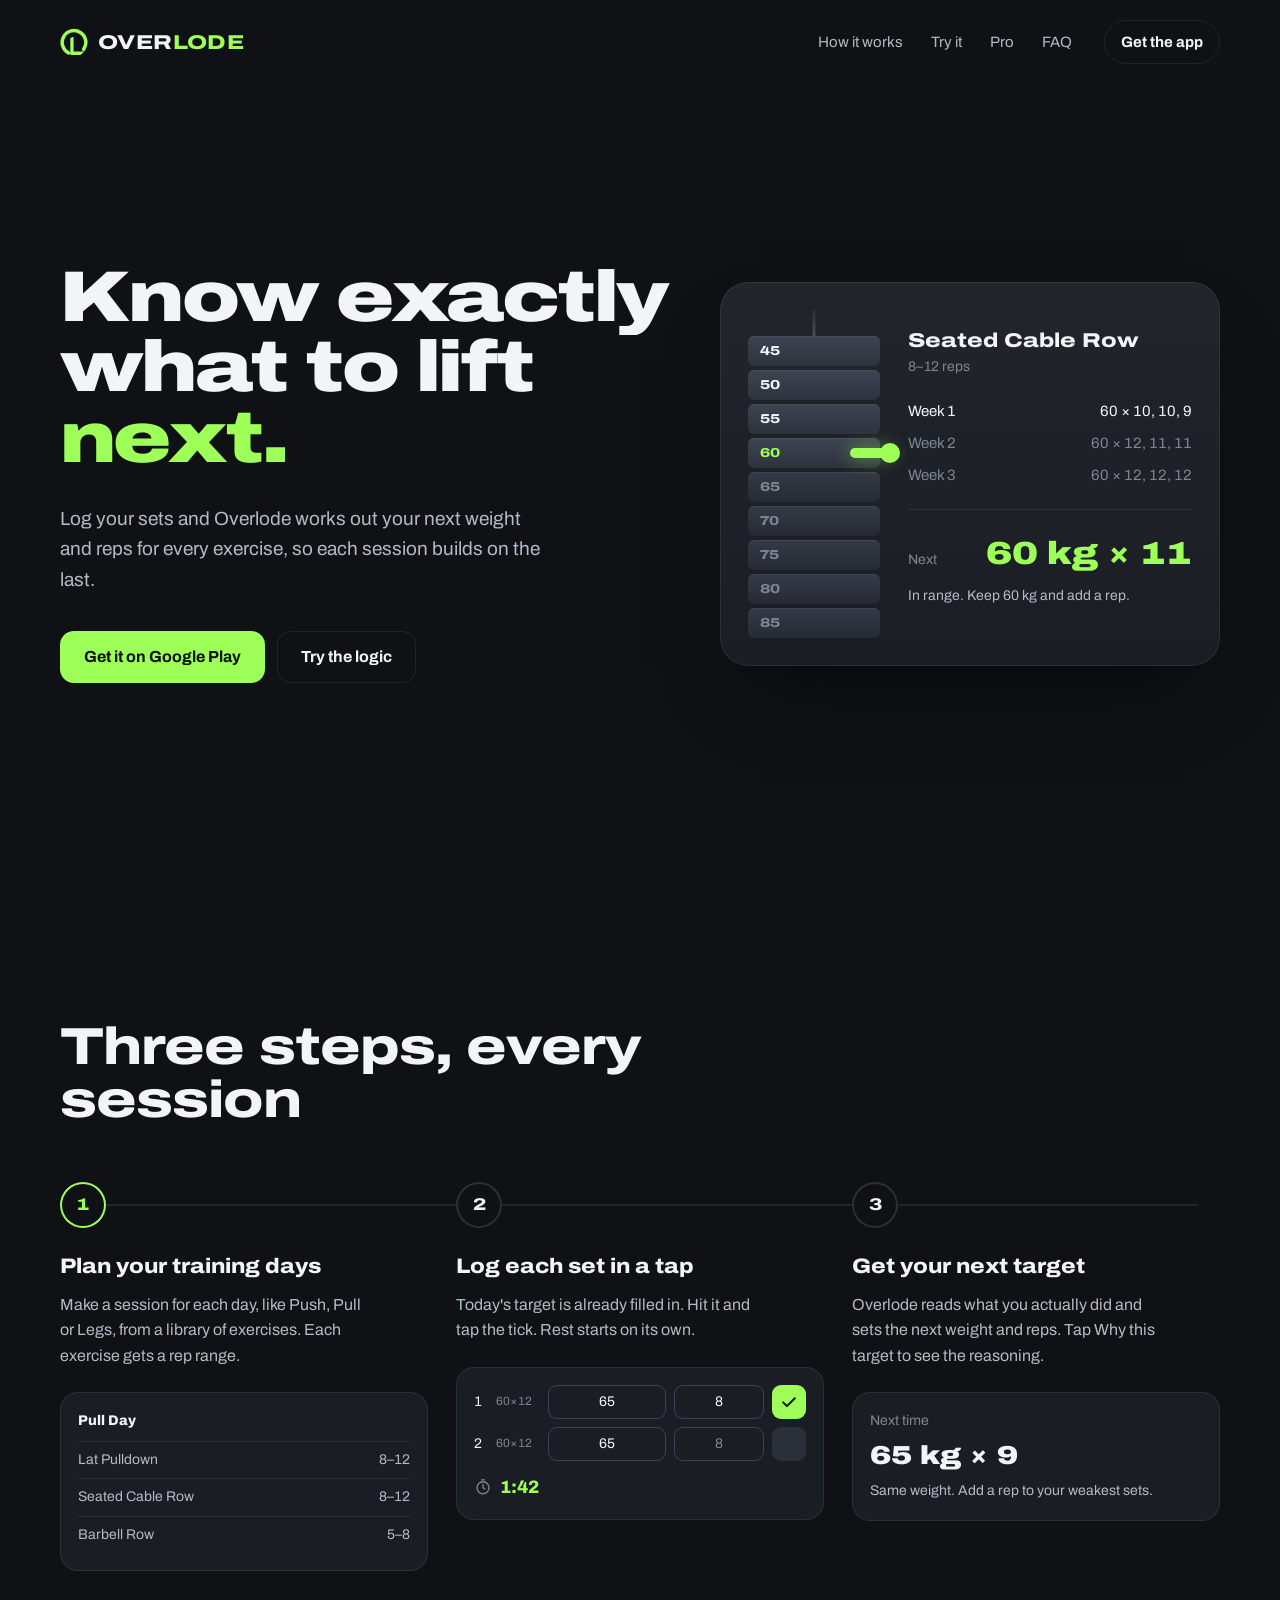
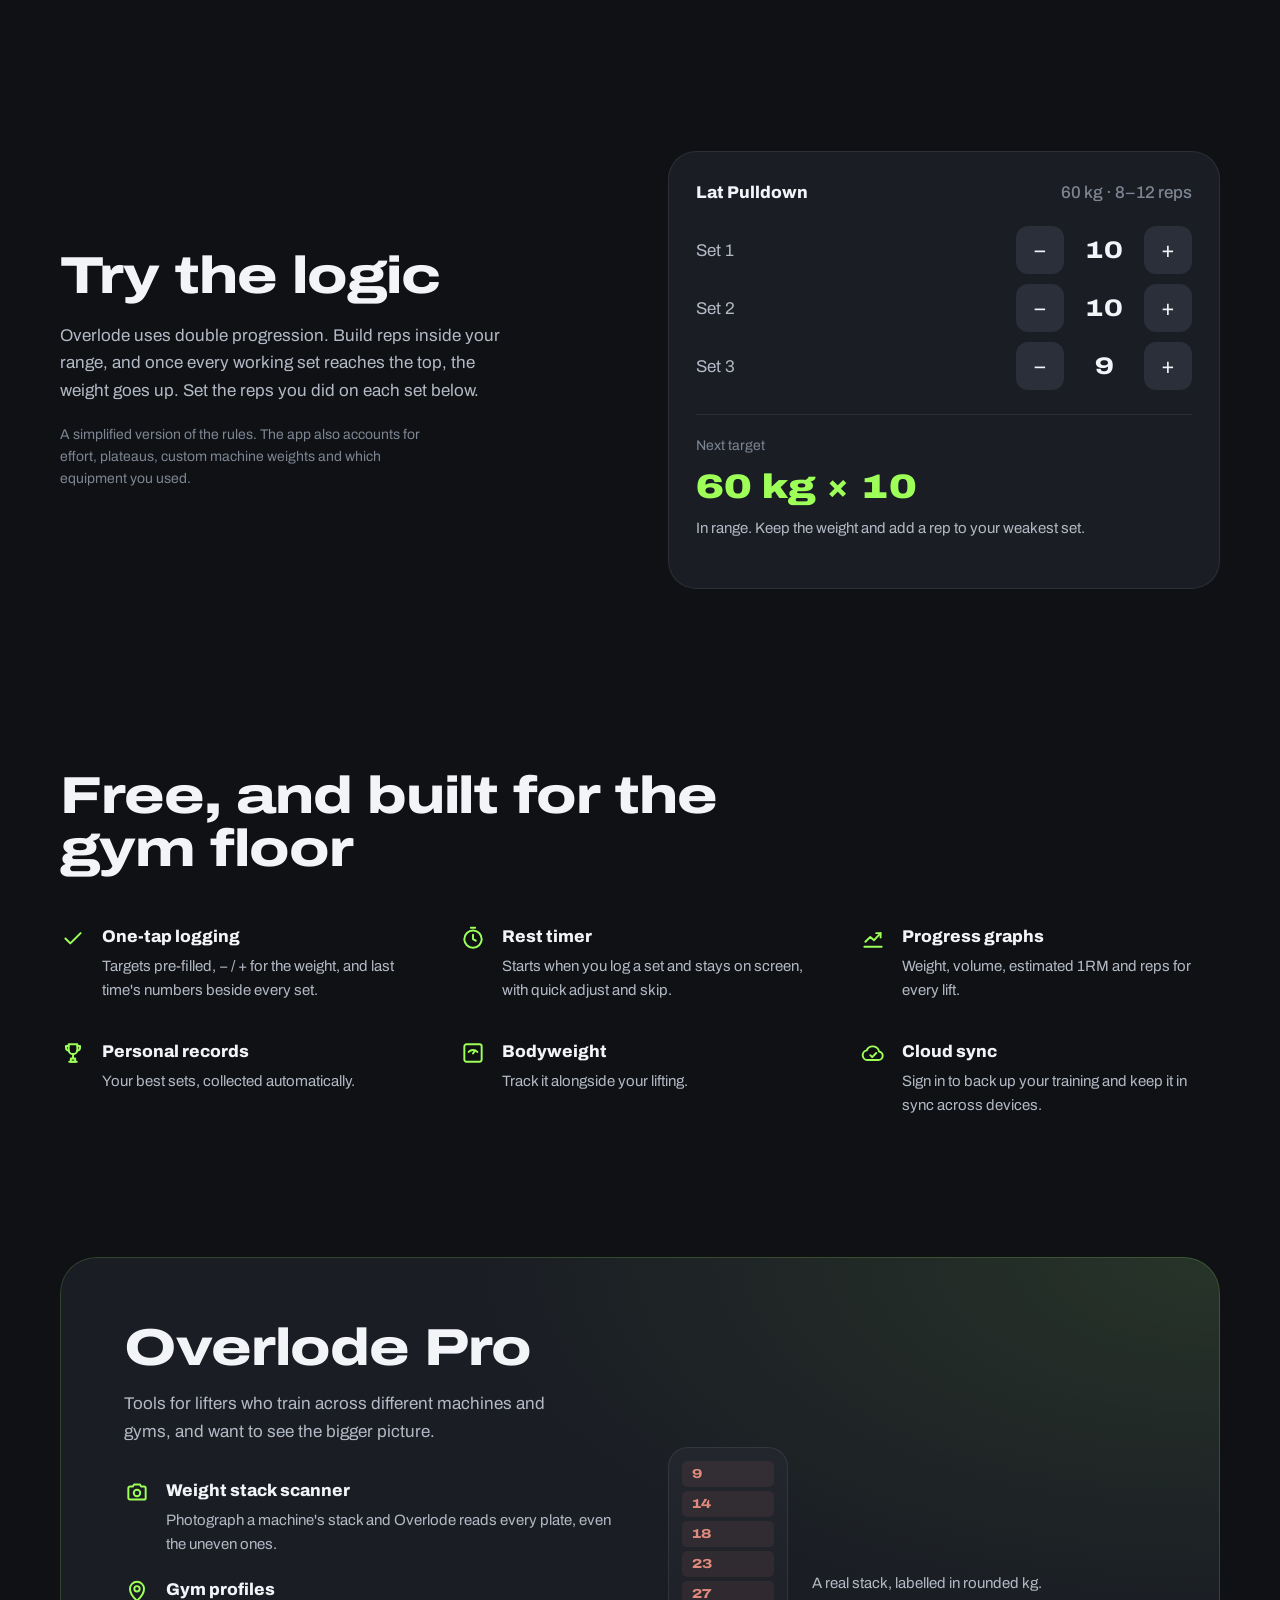
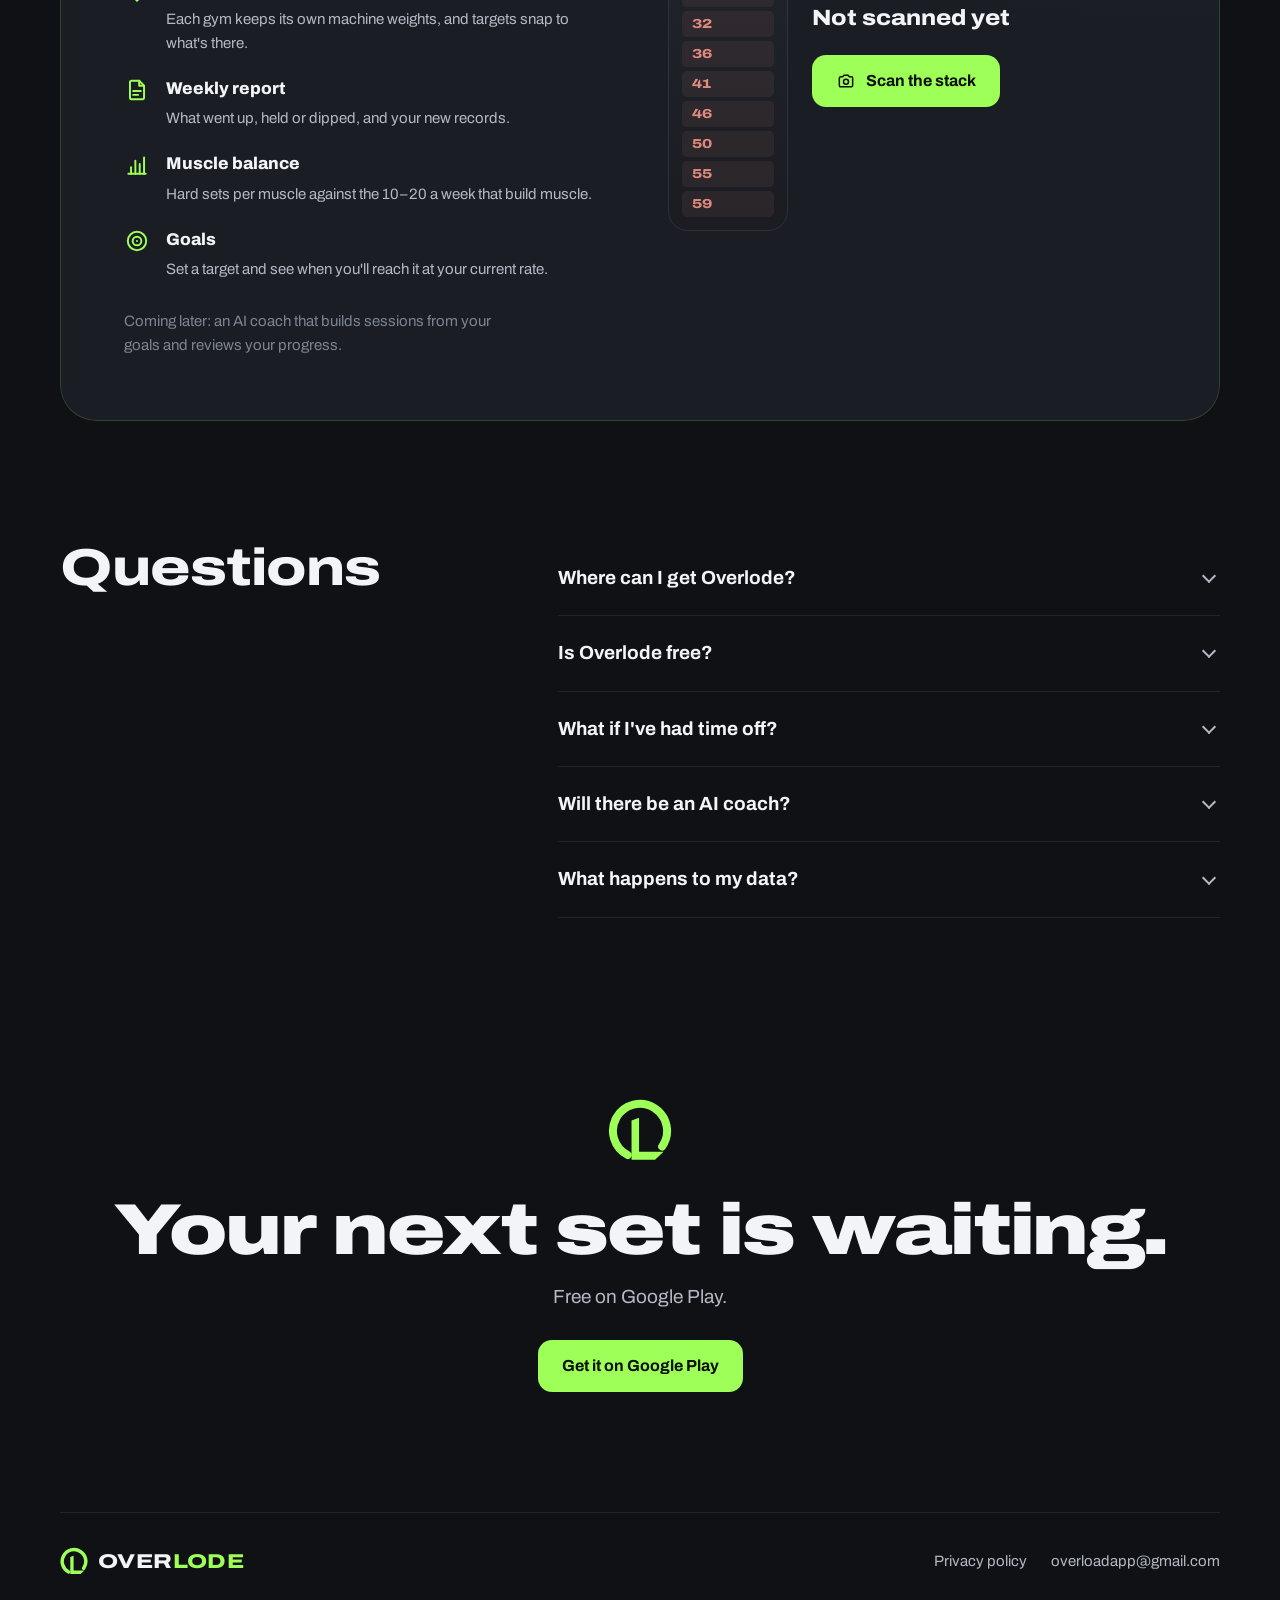
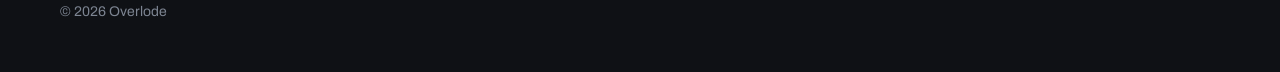
==== commit ea4291ca: "Link to the live Google Play listing instead of 'coming soon' Co-Authored-By: Claude Opus 5.5 <norep" ====
--- a/index.html
+++ b/index.html
@@ -49,7 +49,7 @@
       <a href="#pro">Pro</a>
       <a href="#faq">FAQ</a>
     </nav>
-    <a class="nav-cta" href="#get">Get the app</a>
+    <a class="nav-cta" href="https://play.google.com/store/apps/details?id=com.overlode.app">Get the app</a>
   </header>
 
   <main id="top">
@@ -66,7 +66,7 @@
           so each session builds on the last.
         </p>
         <div class="hero-actions">
-          <a class="button button-primary" href="#get">Coming soon to Google Play</a>
+          <a class="button button-primary" href="https://play.google.com/store/apps/details?id=com.overlode.app">Get it on Google Play</a>
           <a class="button button-quiet" href="#try">Try the logic</a>
         </div>
       </div>
@@ -236,8 +236,8 @@
       <h2 class="section-title">Questions</h2>
       <div class="faq-list" data-faq>
         <details>
-          <summary>When will Overlode launch?</summary>
-          <div class="faq-body"><p>Overlode is preparing for release on Google Play.</p></div>
+          <summary>Where can I get Overlode?</summary>
+          <div class="faq-body"><p>Overlode is on Google Play for Android. An iPhone version isn't available yet.</p></div>
         </details>
         <details>
           <summary>Is Overlode free?</summary>
@@ -261,7 +261,8 @@
     <section id="get" class="get">
       <svg class="get-mark" aria-hidden="true"><use href="#mark" /></svg>
       <h2>Your next set is waiting.</h2>
-      <p>Overlode is coming soon to Google Play.</p>
+      <p>Free on Google Play.</p>
+      <a class="button button-primary get-button" href="https://play.google.com/store/apps/details?id=com.overlode.app">Get it on Google Play</a>
     </section>
   </main>
 
--- a/style.css
+++ b/style.css
@@ -1025,6 +1025,10 @@
   font-size: 19px;
 }
 
+.get-button {
+  margin-top: 28px;
+}
+
 /* ---------- Footer ---------- */
 
 .footer {
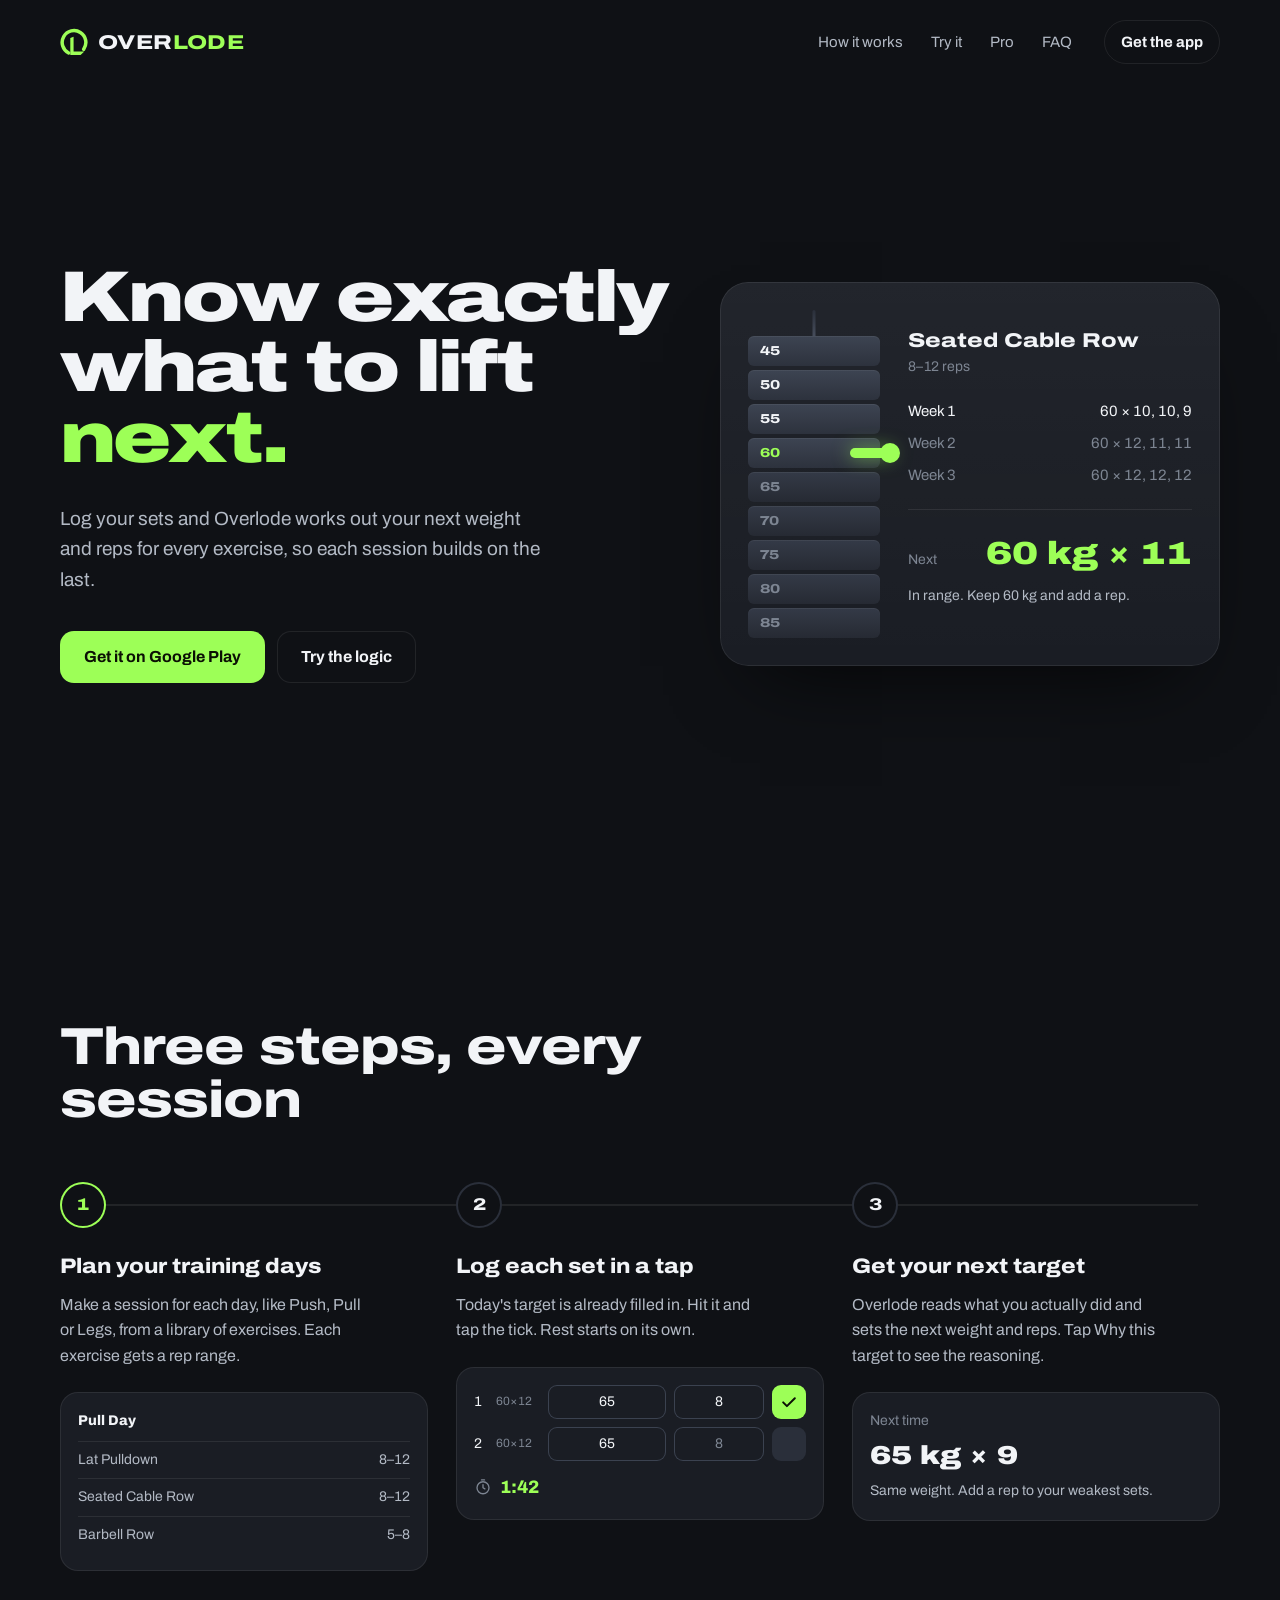
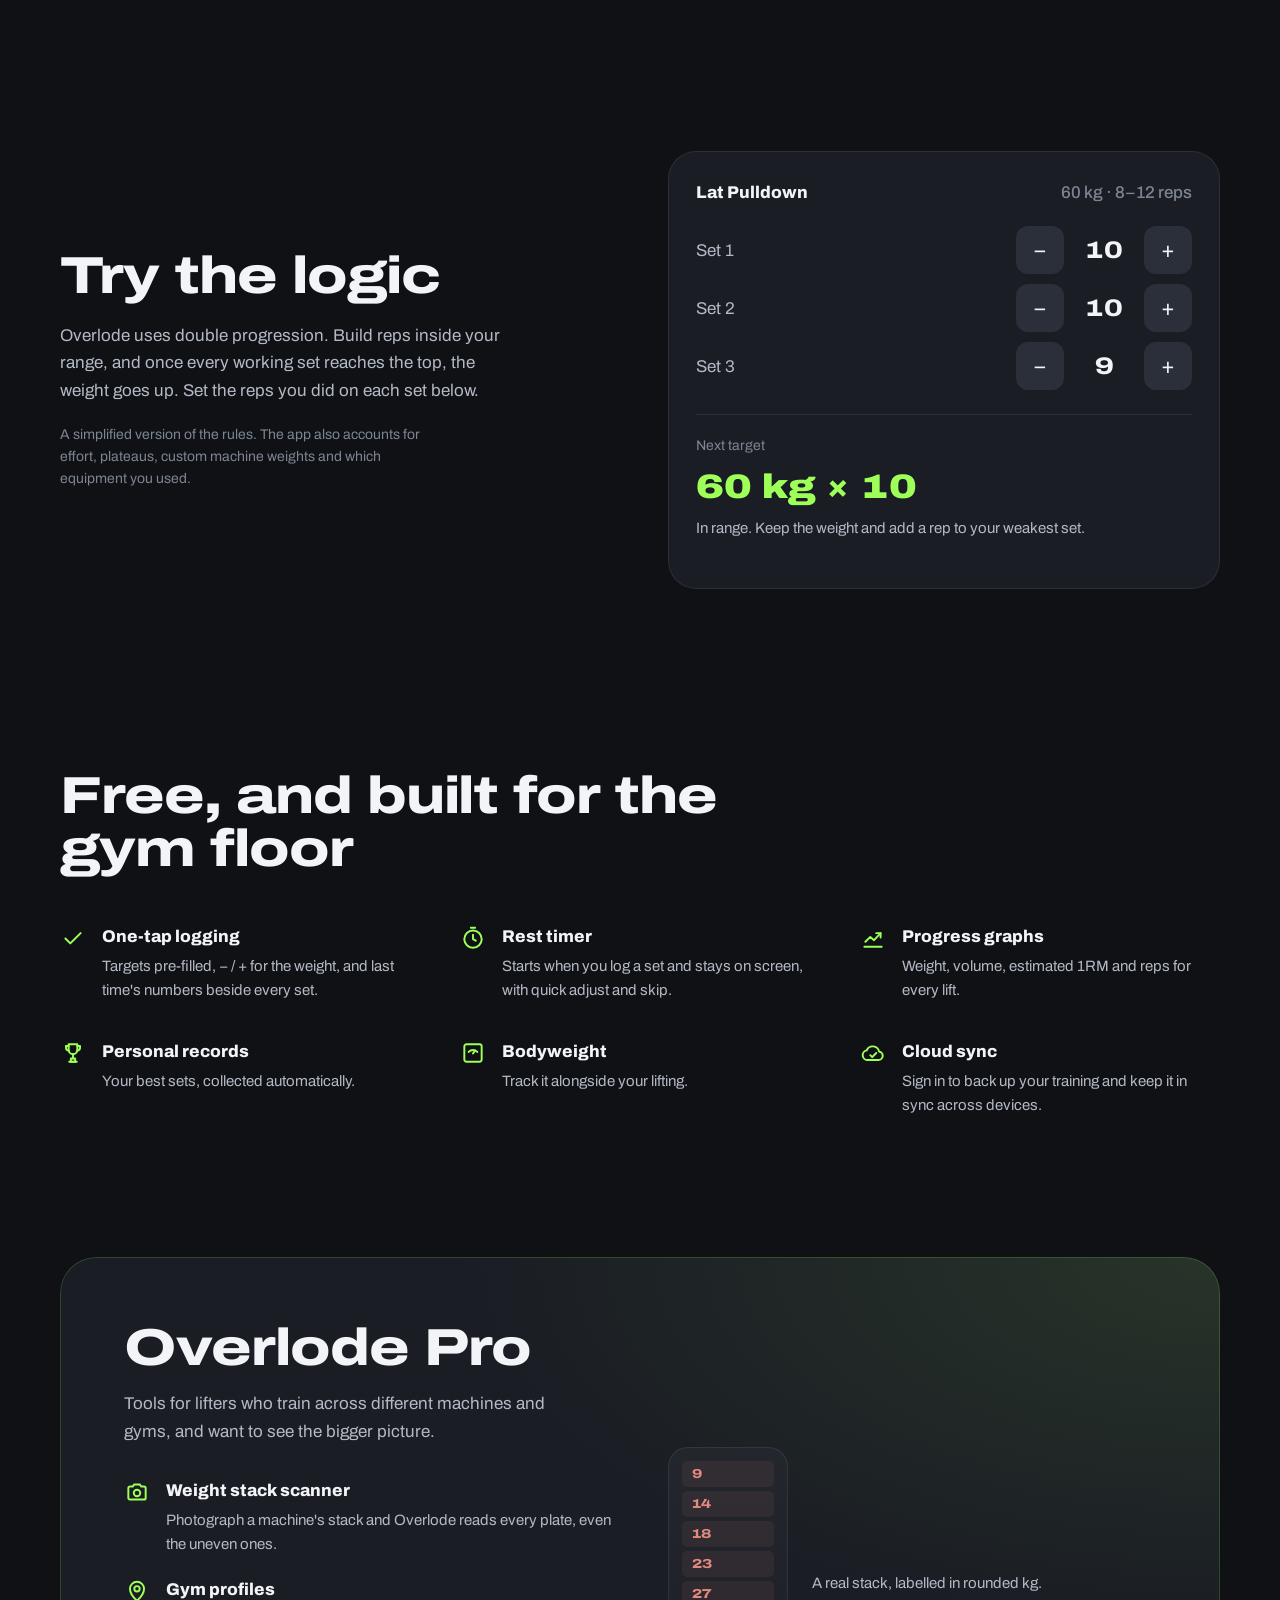
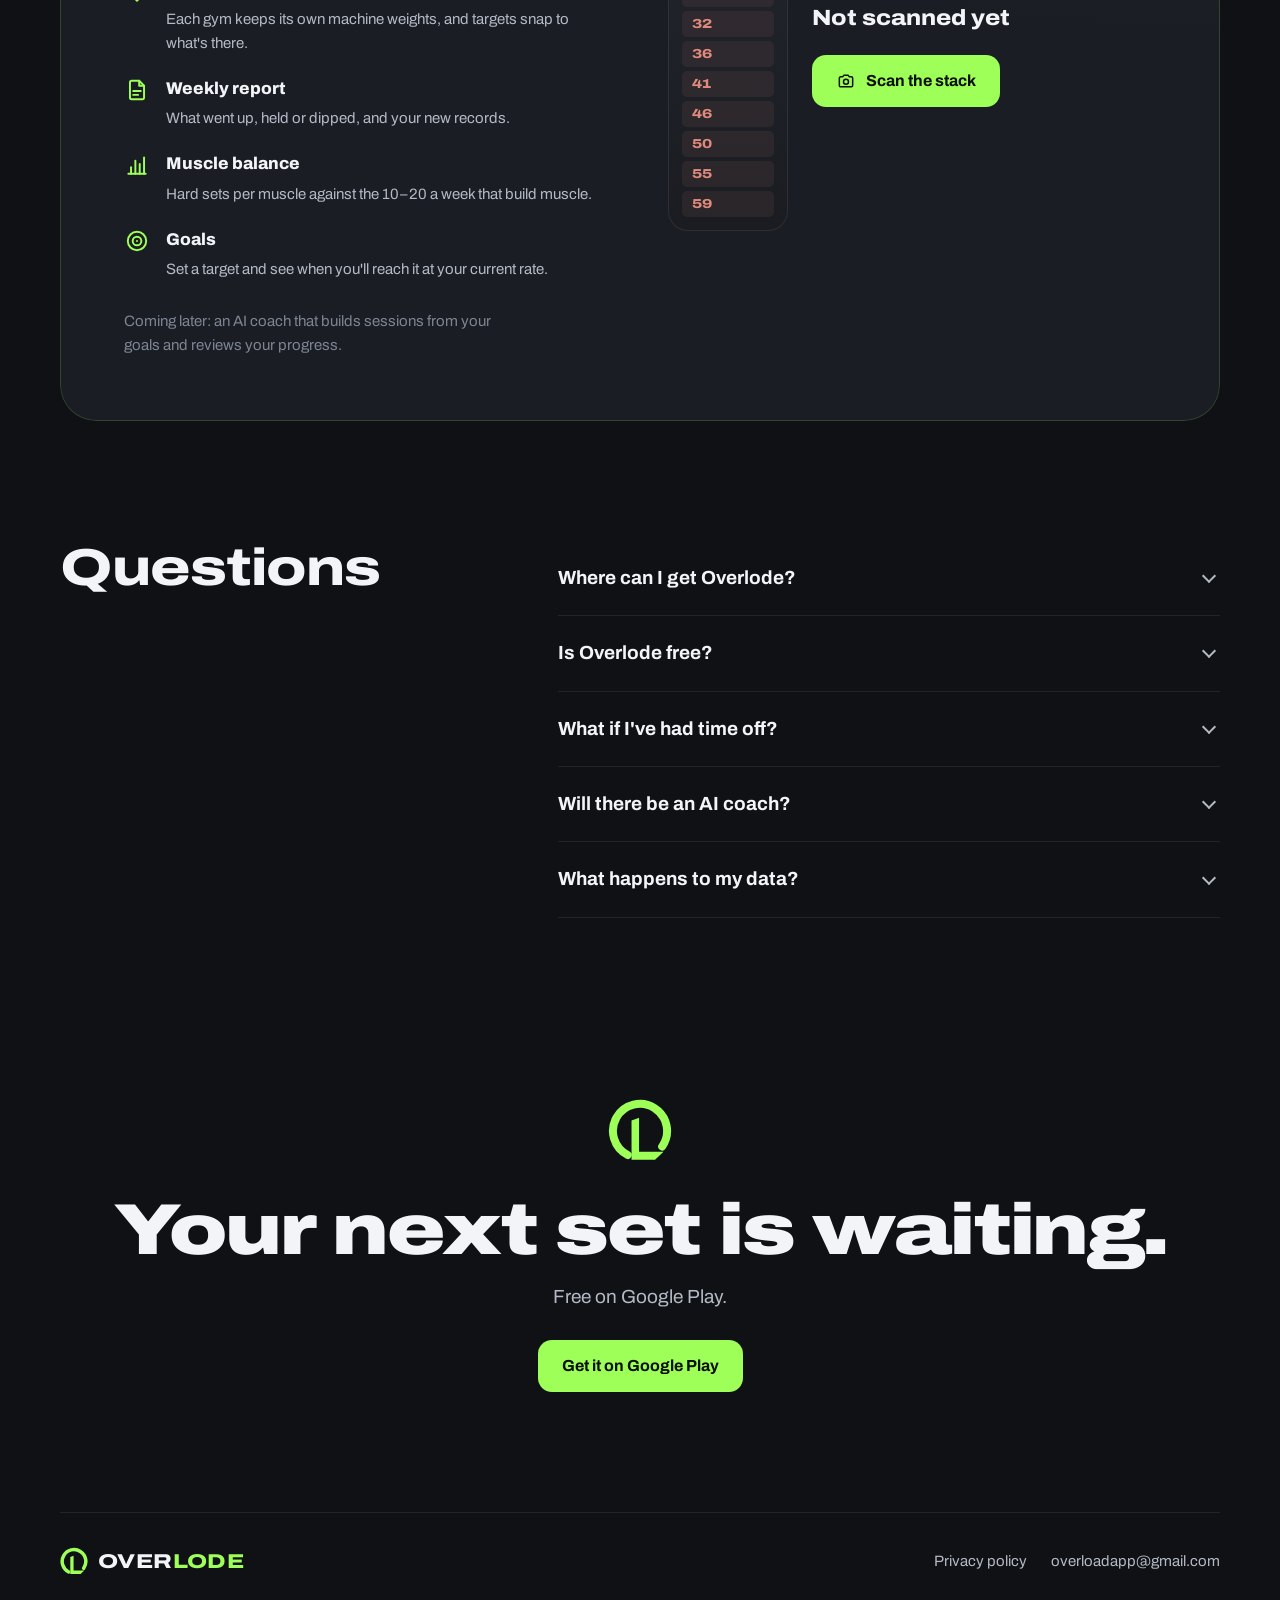
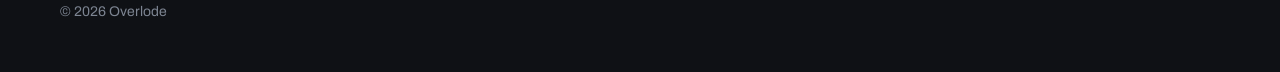
==== commit 2a9b0a3e: "Never leave the hero hidden if animations don't run Entrance animations now only apply when the scri" ====
--- a/index.html
+++ b/index.html
@@ -10,8 +10,9 @@
   <link rel="preconnect" href="https://fonts.googleapis.com" />
   <link rel="preconnect" href="https://fonts.gstatic.com" crossorigin />
   <link href="https://fonts.googleapis.com/css2?family=Archivo:wdth,wght@62..125,400..900&display=swap" rel="stylesheet" />
-  <link rel="stylesheet" href="style.css" />
-  <script src="script.js" defer></script>
+  <link rel="stylesheet" href="style.css?v=3" />
+  <script>document.documentElement.classList.add("js-motion")</script>
+  <script src="script.js?v=3" defer></script>
 </head>
 
 <body>
--- a/style.css
+++ b/style.css
@@ -241,16 +241,24 @@
 
 .hero-title .line > span {
   display: block;
+}
+
+/* Entrance animations only run when the script has marked the page; otherwise (and after a
+   safety timeout) everything is simply visible. */
+.js-motion .hero-title .line > span {
   transform: translateY(105%);
   animation: rise 0.9s var(--ease) forwards;
 }
 
-.hero-title .line:nth-child(2) > span {
+.js-motion .hero-title .line:nth-child(2) > span {
   animation-delay: 0.08s;
 }
 
+.js-motion .hero-title .line:nth-child(3) > span {
+  animation-delay: 0.16s;
+}
+
 .hero-title .line:nth-child(3) > span {
-  animation-delay: 0.16s;
   color: var(--lime);
 }
 
@@ -265,6 +273,9 @@
   max-width: 44ch;
   color: var(--muted);
   font-size: 19px;
+}
+
+.js-motion .hero-sub {
   opacity: 0;
   animation: fade 0.8s var(--ease) 0.45s forwards;
 }
@@ -274,6 +285,9 @@
   flex-wrap: wrap;
   gap: 12px;
   margin-top: 36px;
+}
+
+.js-motion .hero-actions {
   opacity: 0;
   animation: fade 0.8s var(--ease) 0.6s forwards;
 }
@@ -303,8 +317,21 @@
     linear-gradient(180deg, rgba(255, 255, 255, 0.035), rgba(255, 255, 255, 0)),
     var(--iron);
   box-shadow: inset 0 0 0 1px var(--line), 0 40px 80px -40px rgba(0, 0, 0, 0.8);
+}
+
+.js-motion .stack {
   opacity: 0;
   animation: fade 1s var(--ease) 0.3s forwards;
+}
+
+/* Safety net: if the animations never ran (paused tab, old browser), show everything. */
+.js-motion.motion-done .hero-title .line > span,
+.js-motion.motion-done .hero-sub,
+.js-motion.motion-done .hero-actions,
+.js-motion.motion-done .stack {
+  animation: none;
+  opacity: 1;
+  transform: none;
 }
 
 .stack-machine {
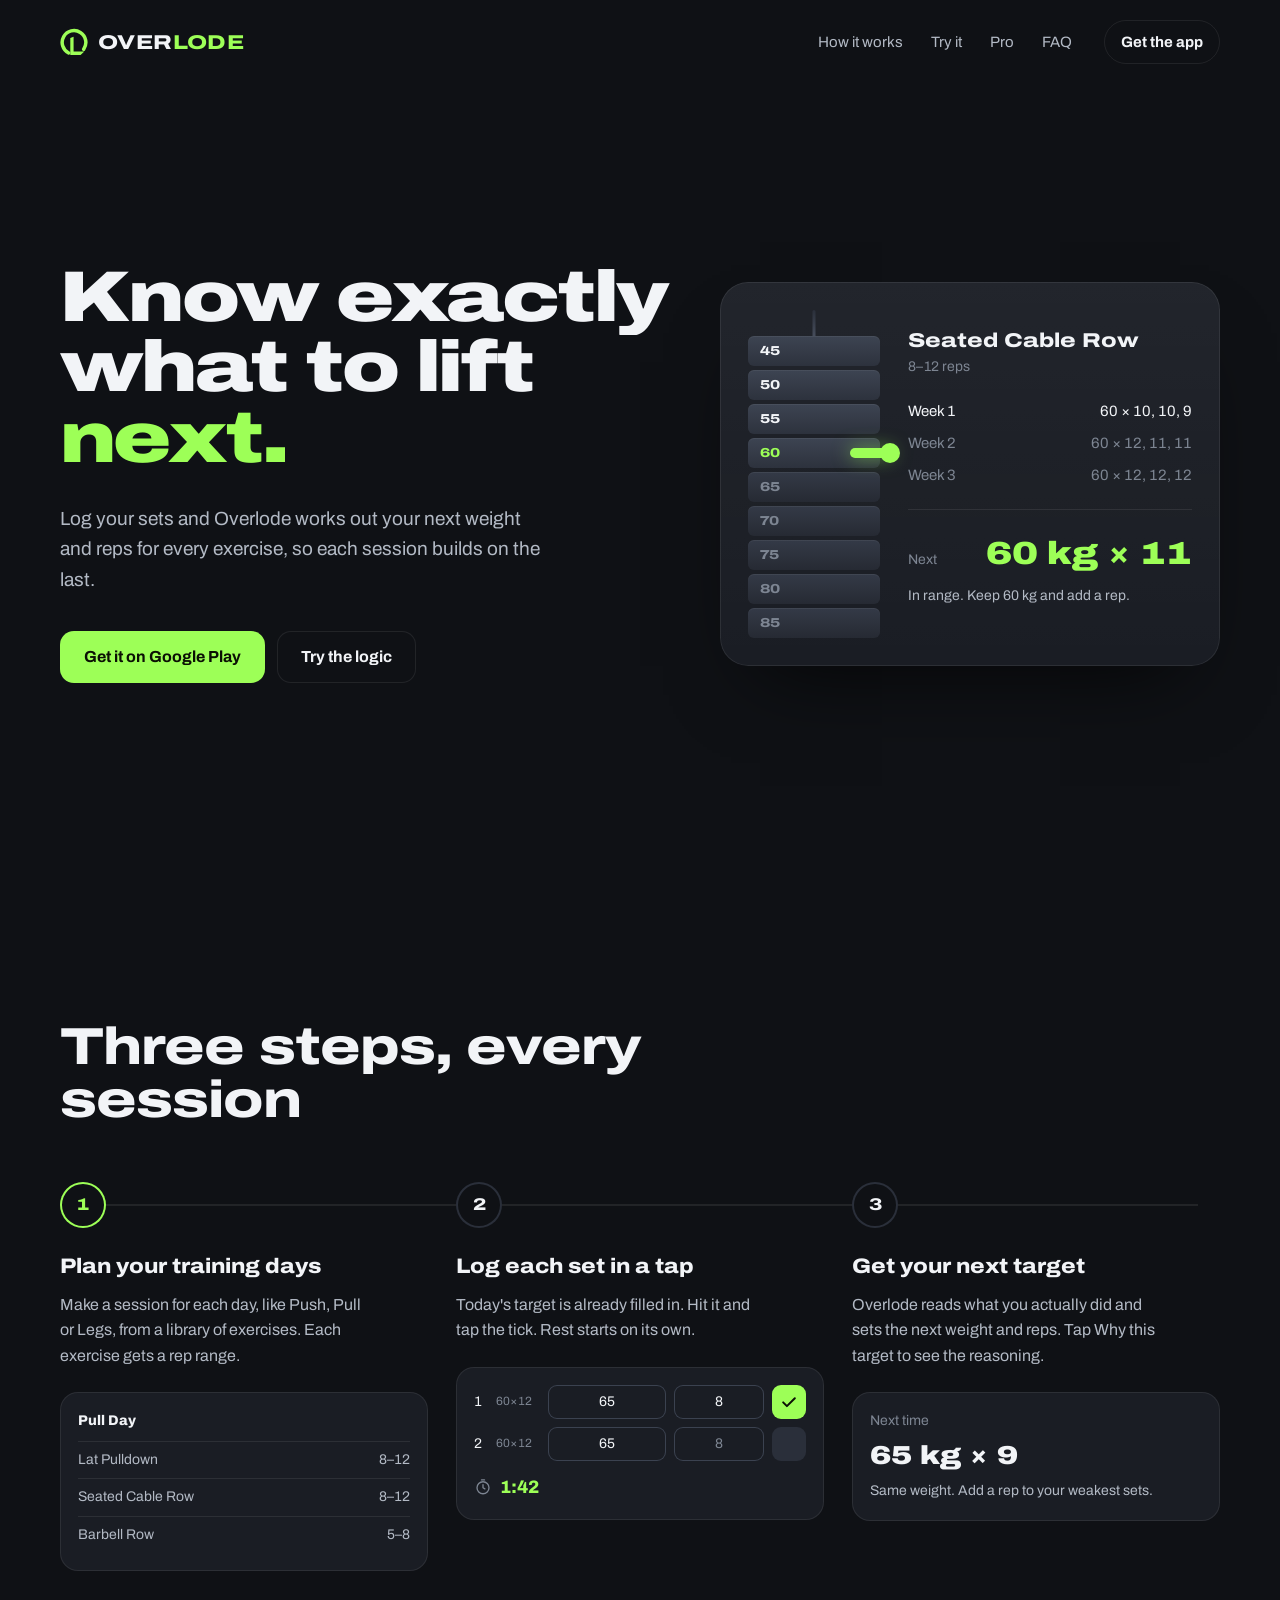
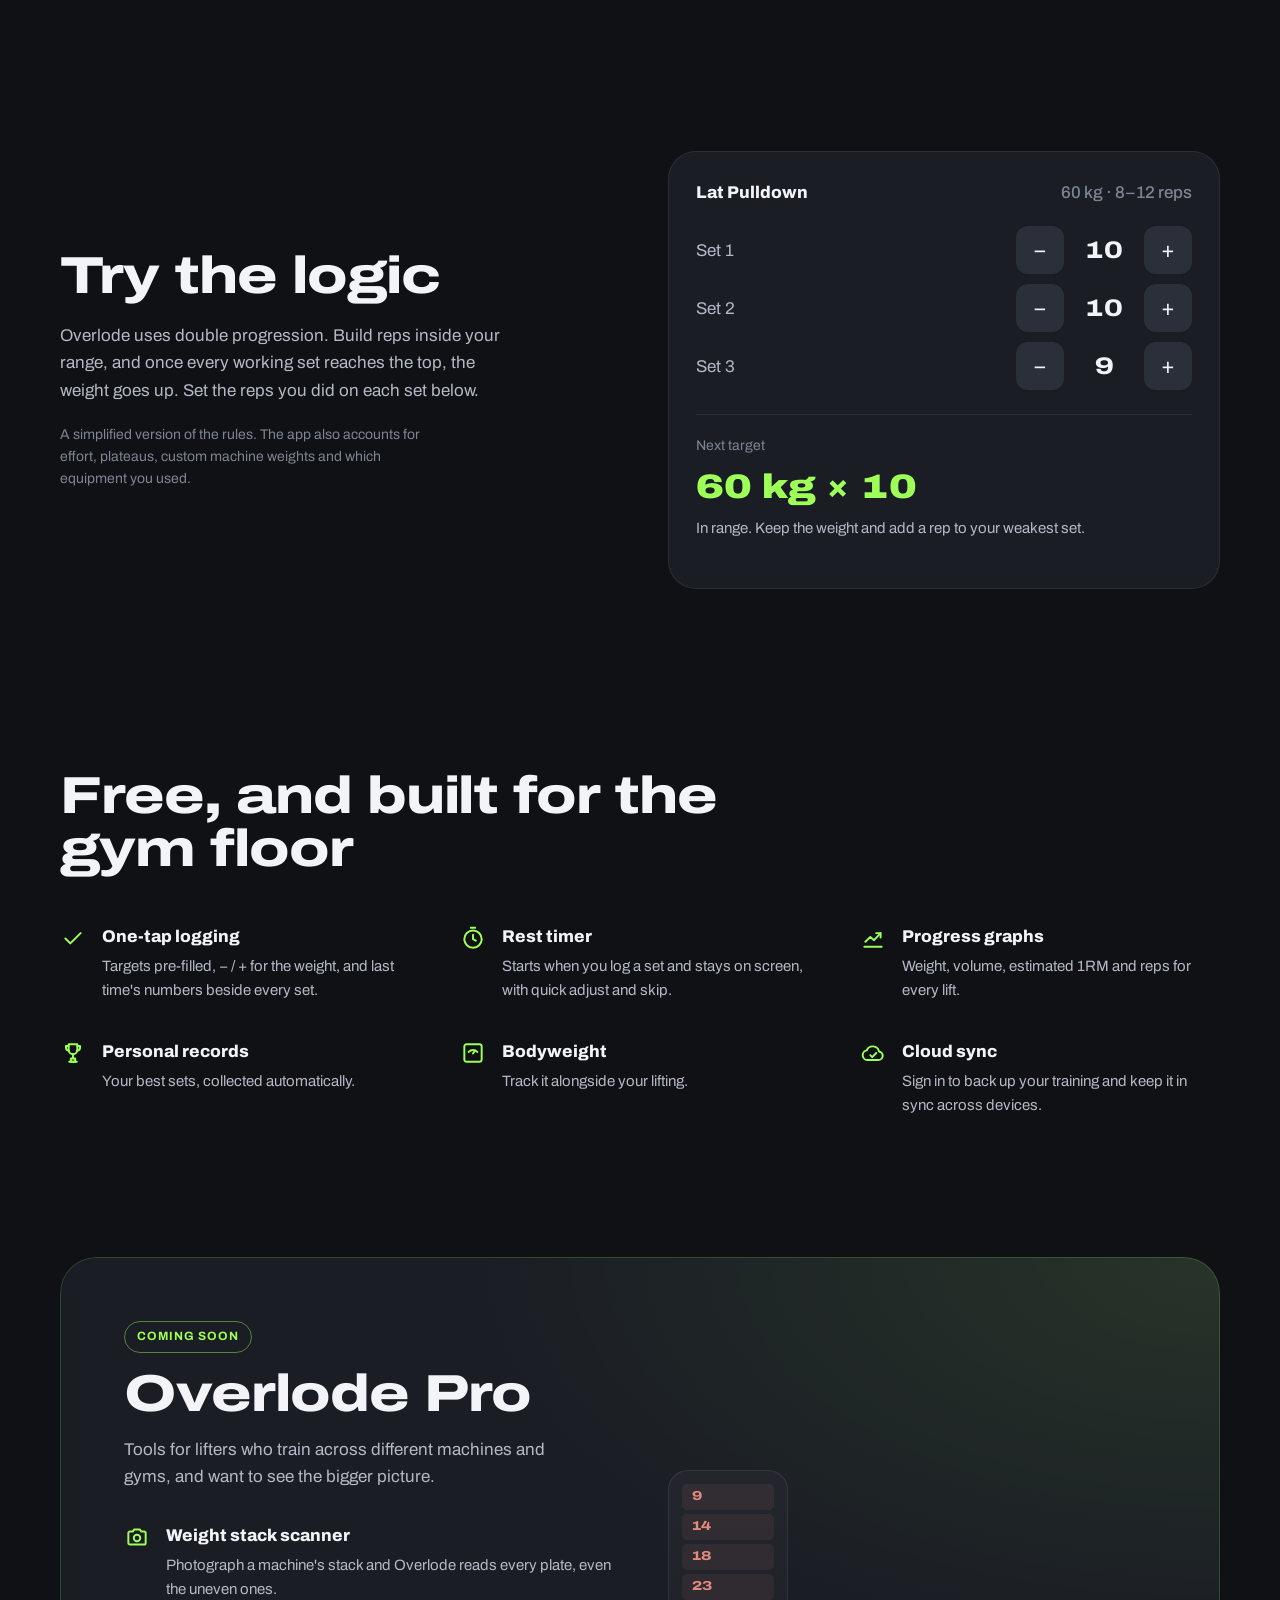
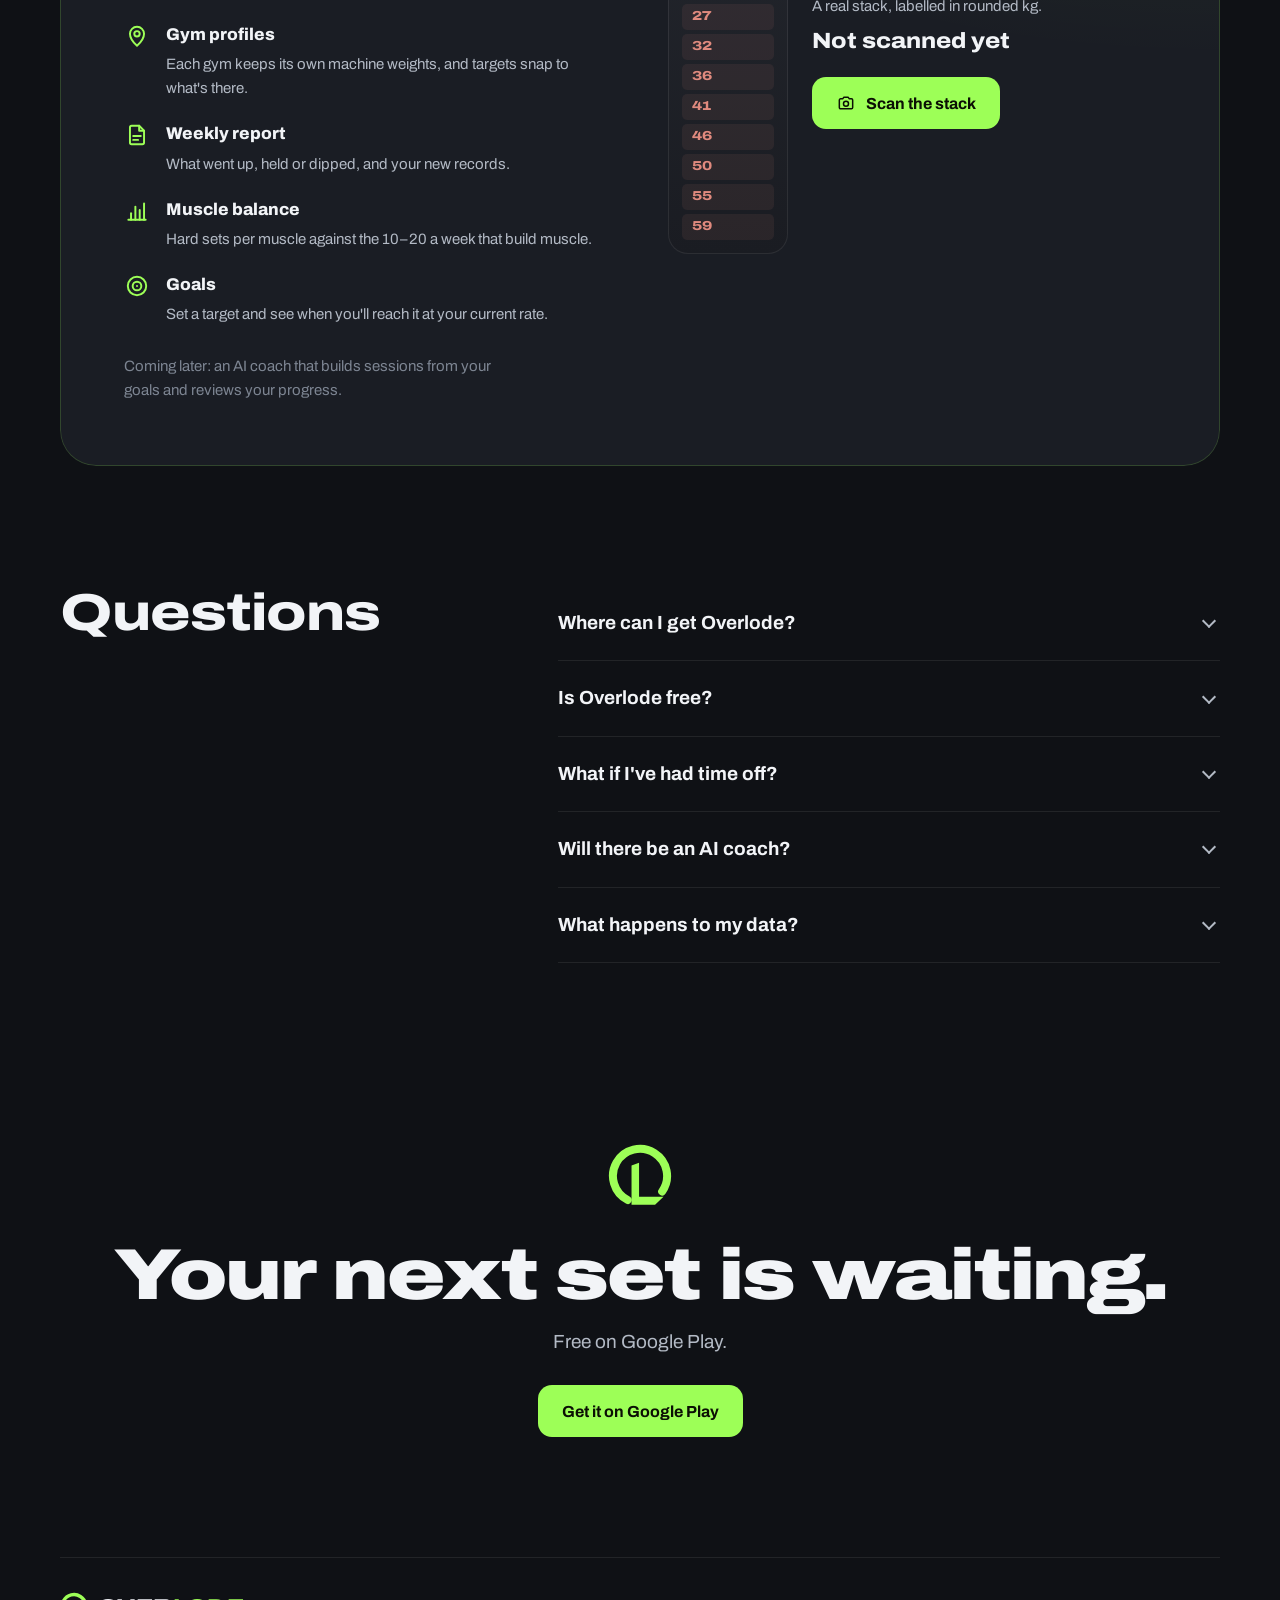
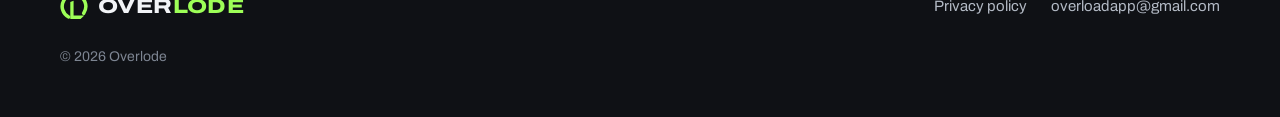
==== commit 5d4f55bf: "Show Overlode Pro as coming soon Co-Authored-By: Claude Opus 5.5 <noreply@anthropic.com> Claude-Sess" ====
--- a/index.html
+++ b/index.html
@@ -4,15 +4,15 @@
   <meta charset="UTF-8" />
   <meta name="viewport" content="width=device-width, initial-scale=1.0" />
   <title>Overlode | Progressive overload workout tracker</title>
-  <meta name="description" content="Overlode tells you what to lift next. Log your sets and it works out your next weight and reps for every exercise. Free workout tracking and cloud sync, with Overlode Pro for extra tools." />
+  <meta name="description" content="Overlode tells you what to lift next. Log your sets and it works out your next weight and reps for every exercise. Free workout tracking and cloud sync, with Overlode Pro coming soon." />
   <meta name="theme-color" content="#0F1115" />
   <link rel="icon" href="overlode-logo.png" />
   <link rel="preconnect" href="https://fonts.googleapis.com" />
   <link rel="preconnect" href="https://fonts.gstatic.com" crossorigin />
   <link href="https://fonts.googleapis.com/css2?family=Archivo:wdth,wght@62..125,400..900&display=swap" rel="stylesheet" />
-  <link rel="stylesheet" href="style.css?v=3" />
+  <link rel="stylesheet" href="style.css?v=6" />
   <script>document.documentElement.classList.add("js-motion")</script>
-  <script src="script.js?v=3" defer></script>
+  <script src="script.js?v=4" defer></script>
 </head>
 
 <body>
@@ -203,6 +203,7 @@
     <!-- Pro, with the scanner as its demo -->
     <section id="pro" class="pro">
       <div class="pro-copy">
+        <span class="soon-tag">Coming soon</span>
         <h2 class="section-title">Overlode Pro</h2>
         <p>Tools for lifters who train across different machines and gyms, and want to see the bigger picture.</p>
         <ul class="pro-list">
@@ -242,7 +243,7 @@
         </details>
         <details>
           <summary>Is Overlode free?</summary>
-          <div class="faq-body"><p>Yes. Logging, progression targets, history, graphs and cloud sync are free. Overlode Pro adds the weight stack scanner, gym profiles and weekly insights.</p></div>
+          <div class="faq-body"><p>Yes. Logging, progression targets, history, graphs and cloud sync are free. Overlode Pro, coming soon, will add the weight stack scanner, gym profiles and weekly insights.</p></div>
         </details>
         <details>
           <summary>What if I've had time off?</summary>
--- a/style.css
+++ b/style.css
@@ -1127,7 +1127,8 @@
   line-height: 1.7;
 }
 
-.legal ul {
+.legal ul,
+.legal ol {
   padding-left: 20px;
 }
 
@@ -1246,3 +1247,16 @@
     transition-duration: 0.01ms !important;
   }
 }
+
+.soon-tag {
+  display: inline-block;
+  margin-bottom: 14px;
+  padding: 5px 12px;
+  border-radius: 999px;
+  border: 1px solid rgba(157, 255, 87, 0.45);
+  color: var(--lime);
+  font-size: 12px;
+  font-weight: 700;
+  letter-spacing: 0.08em;
+  text-transform: uppercase;
+}
